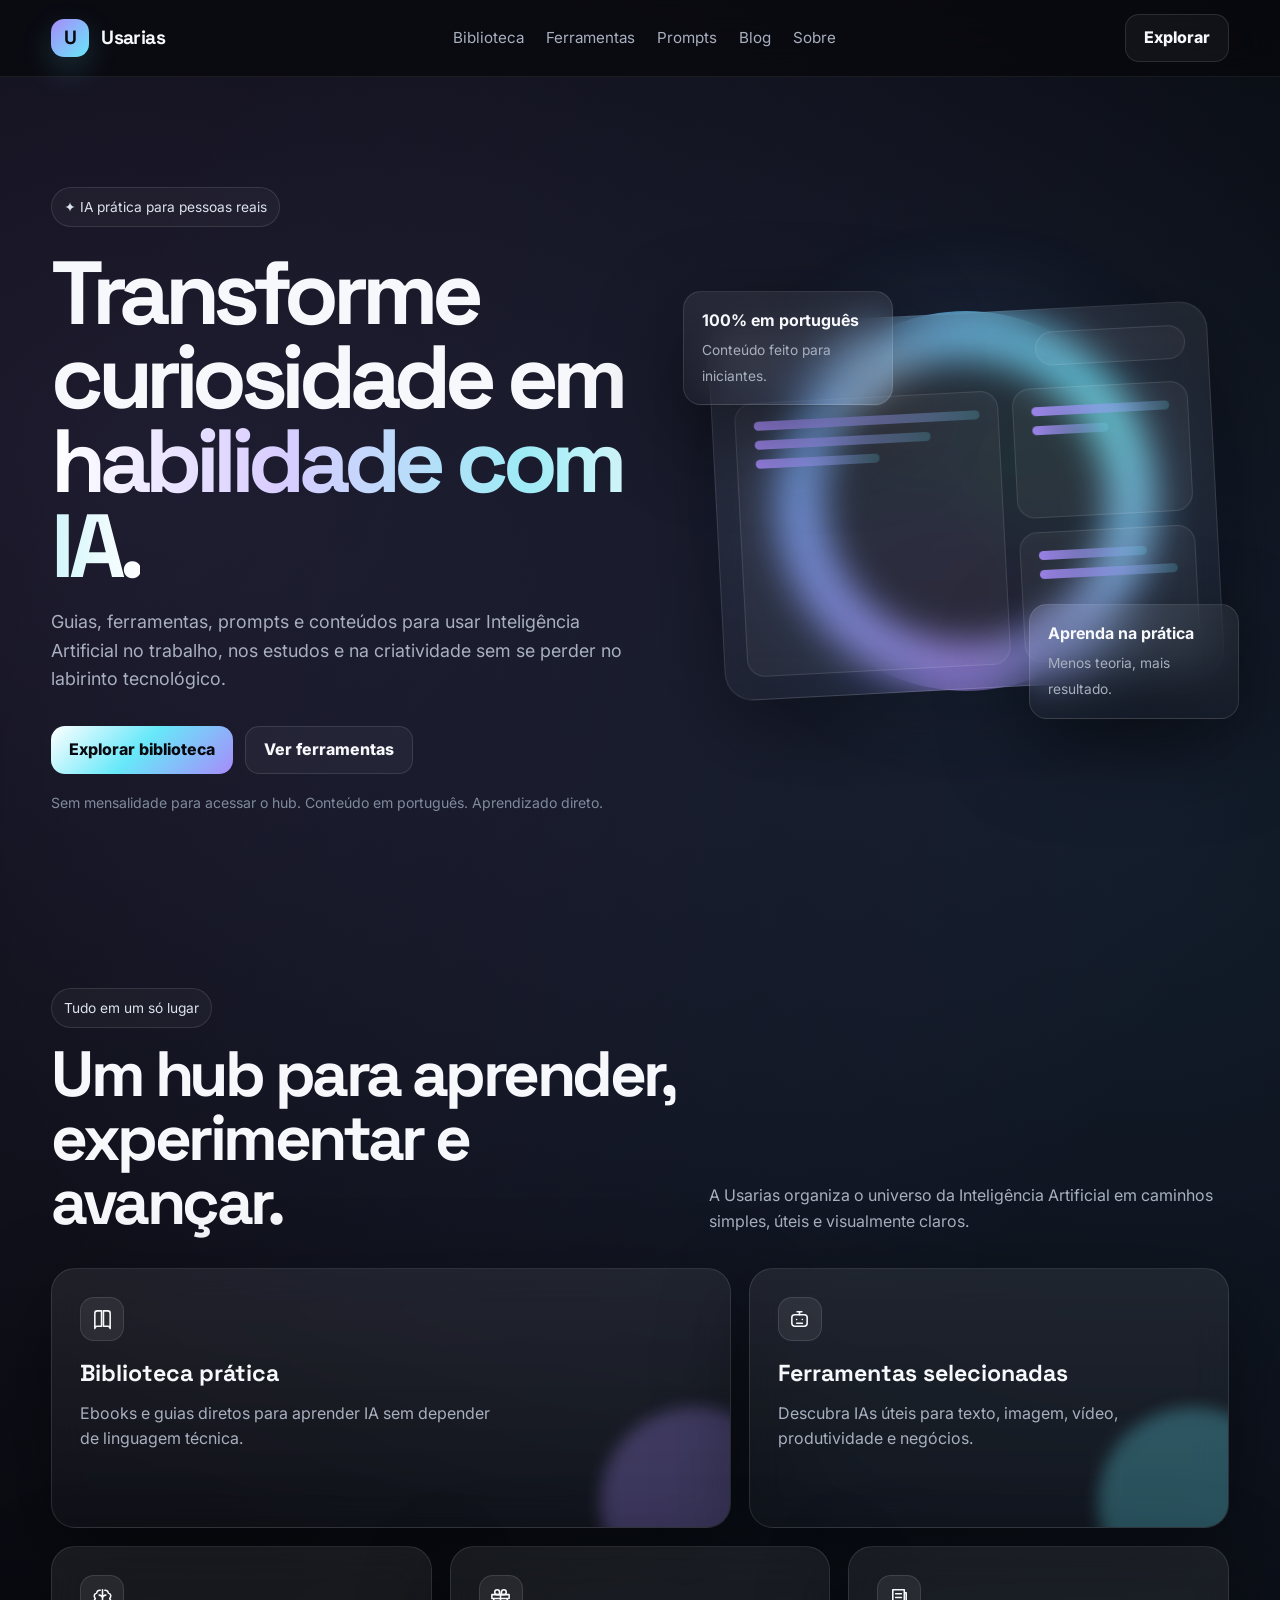
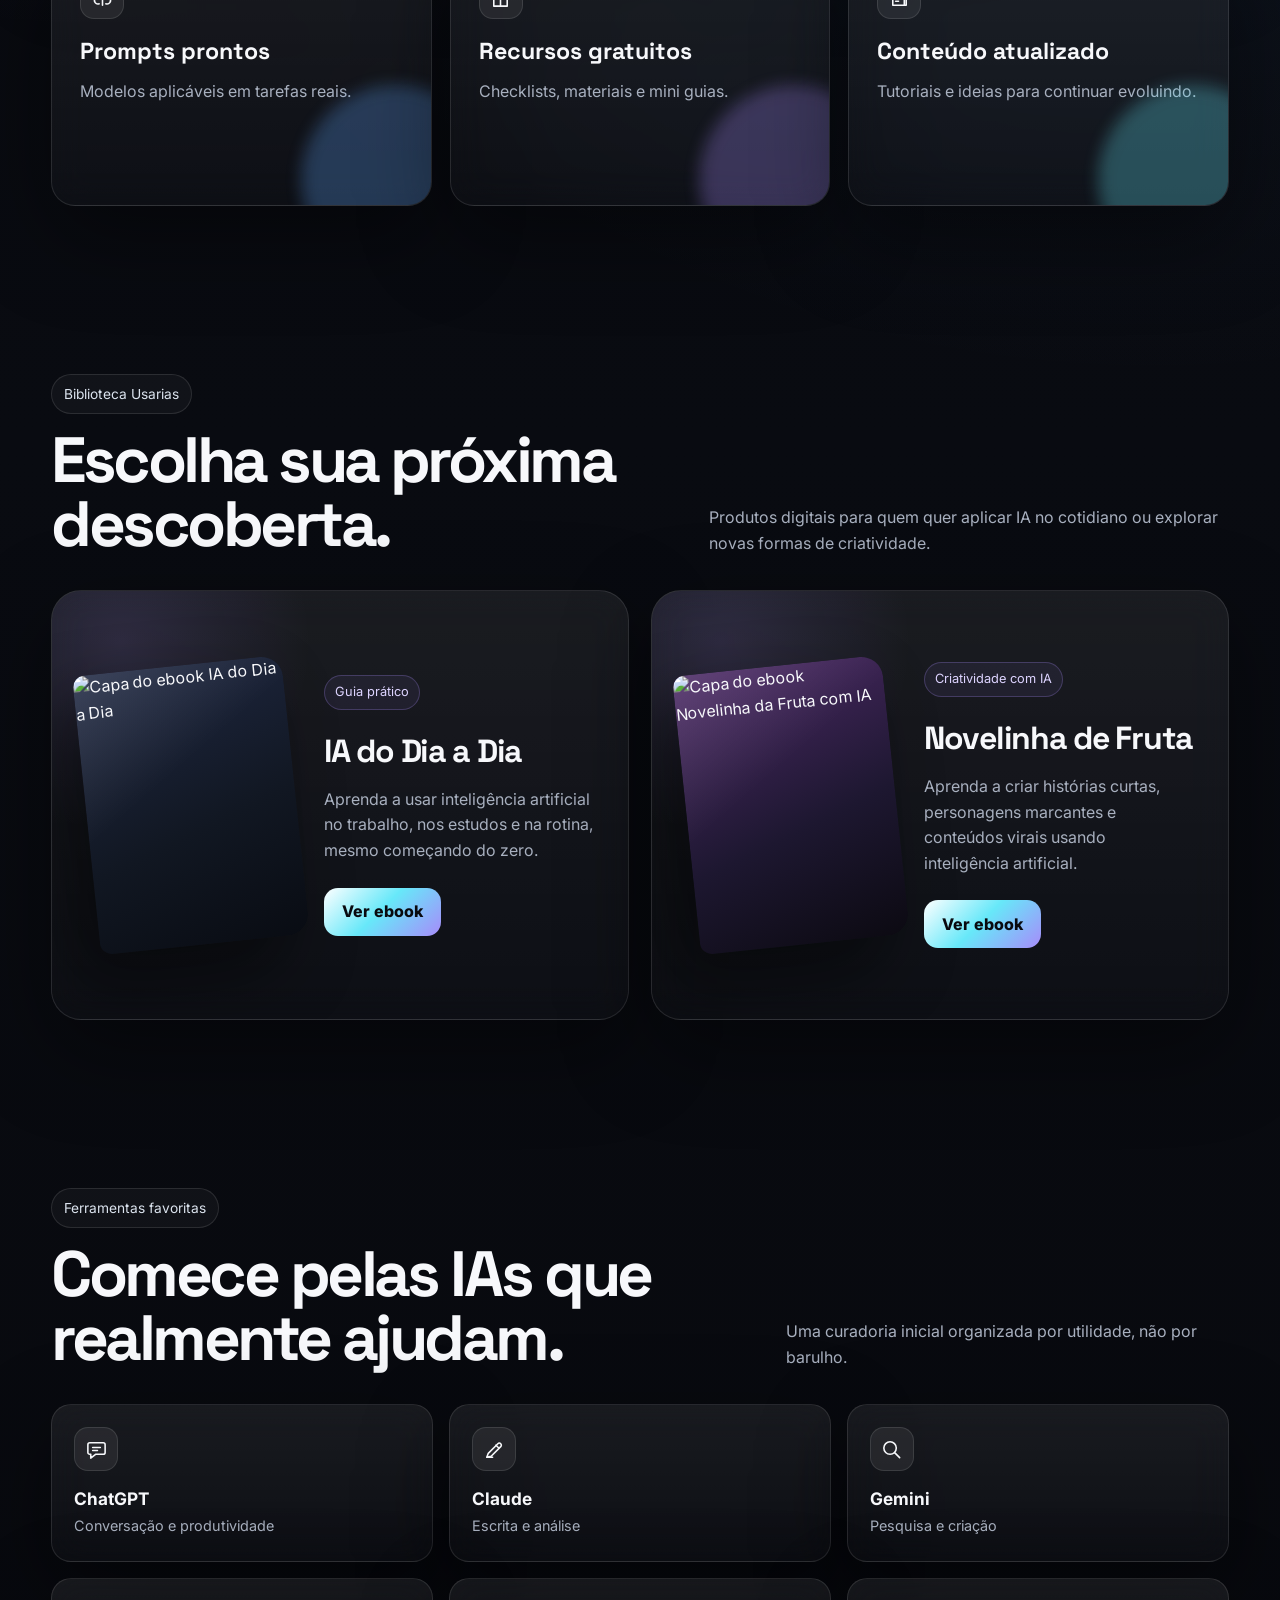
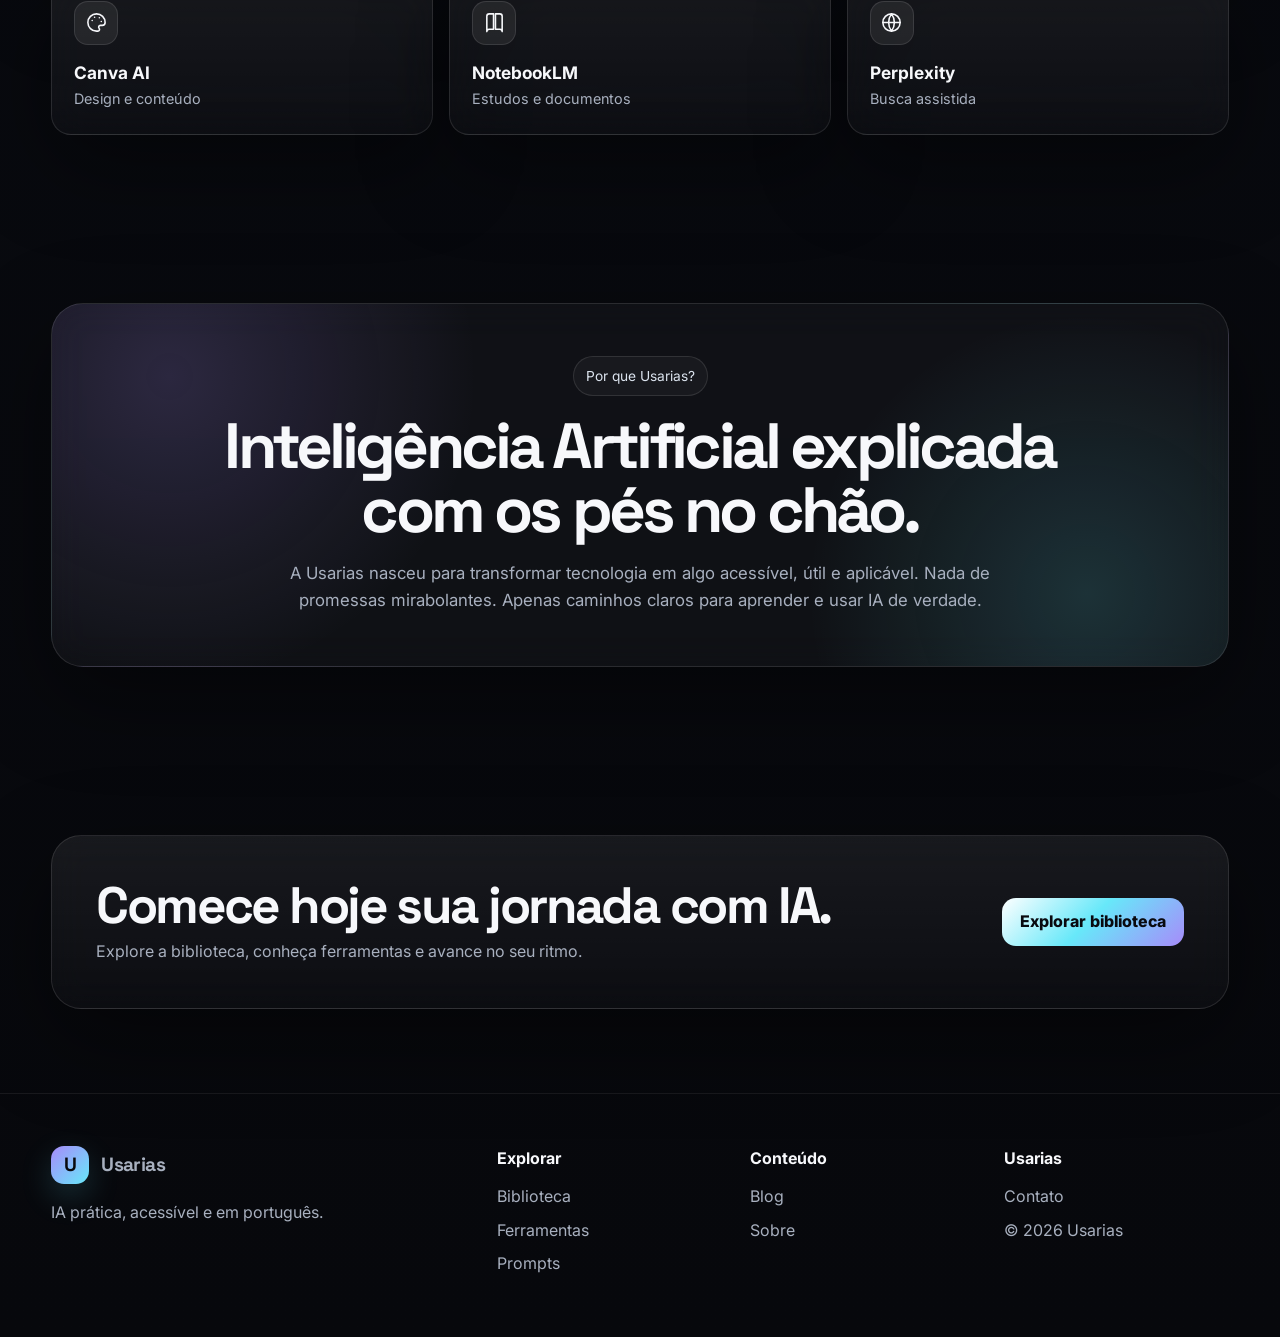
==== index.html @ 64370e16 "Update index.html" ====
<!doctype html>
<html lang="pt-BR">
<head>
  <meta charset="utf-8" />
  <meta name="viewport" content="width=device-width, initial-scale=1" />
  <meta name="description" content="Usarias: ebooks, ferramentas, prompts e conteúdos para aprender Inteligência Artificial sem complicação." />
  <meta property="og:title" content="Usarias | Inteligência Artificial sem complicação" />
  <meta property="og:description" content="Aprenda, explore e use IA no trabalho, nos estudos e na criatividade." />
  <meta property="og:type" content="website" />
  <title>Usarias | Inteligência Artificial sem complicação</title>

  <link rel="preconnect" href="https://fonts.googleapis.com">
  <link rel="preconnect" href="https://fonts.gstatic.com" crossorigin>
  <link href="https://fonts.googleapis.com/css2?family=Inter:wght@400;500;600;700;800&family=Space+Grotesk:wght@500;600;700&display=swap" rel="stylesheet">

  <link rel="icon" type="image/png" href="assets/favicon/favicon.png">

  <style>
    :root {
      --bg: #07080c;
      --bg-soft: #0c0f16;
      --panel: rgba(255,255,255,.055);
      --panel-strong: rgba(255,255,255,.085);
      --line: rgba(255,255,255,.11);
      --text: #f7f8fb;
      --muted: #a8b0bf;
      --purple: #a78bfa;
      --blue: #60a5fa;
      --cyan: #67e8f9;
      --green: #86efac;
      --max: 1180px;
      --radius: 24px;
      --shadow: 0 30px 90px rgba(0,0,0,.42);
    }

    * { box-sizing: border-box; }

    html { scroll-behavior: smooth; }

    body {
      margin: 0;
      min-height: 100vh;
      color: var(--text);
      background:
        radial-gradient(circle at 10% 10%, rgba(167,139,250,.14), transparent 28%),
        radial-gradient(circle at 90% 18%, rgba(96,165,250,.12), transparent 30%),
        linear-gradient(180deg, #07080c 0%, #090b11 45%, #07080c 100%);
      font-family: "Inter", ui-sans-serif, system-ui, -apple-system, BlinkMacSystemFont, "Segoe UI", sans-serif;
      line-height: 1.6;
      overflow-x: hidden;
    }

    body::before {
      content: "";
      position: fixed;
      inset: 0;
      pointer-events: none;
      opacity: .18;
      background-image:
        linear-gradient(rgba(255,255,255,.03) 1px, transparent 1px),
        linear-gradient(90deg, rgba(255,255,255,.03) 1px, transparent 1px);
      background-size: 48px 48px;
      mask-image: linear-gradient(to bottom, black, transparent 70%);
    }


    h1, h2, h3, .brand, .book-mockup strong, .book-info h3 {
      font-family: "Space Grotesk", "Inter", ui-sans-serif, system-ui, sans-serif;
    }

    a { color: inherit; text-decoration: none; }
    button { font: inherit; }

    .container {
      width: min(92%, var(--max));
      margin: 0 auto;
    }

    .glass {
      border: 1px solid var(--line);
      background: linear-gradient(180deg, rgba(255,255,255,.07), rgba(255,255,255,.025));
      backdrop-filter: blur(18px);
      box-shadow: var(--shadow);
    }

    header {
      position: sticky;
      top: 0;
      z-index: 50;
      background: rgba(7,8,12,.72);
      backdrop-filter: blur(18px);
      border-bottom: 1px solid rgba(255,255,255,.07);
    }

    .nav {
      min-height: 76px;
      display: flex;
      align-items: center;
      justify-content: space-between;
      gap: 24px;
    }

    .brand {
      display: flex;
      align-items: center;
      gap: 12px;
      font-weight: 850;
      letter-spacing: -.03em;
      font-size: 1.2rem;
    }

    .brand-mark {
      width: 38px;
      height: 38px;
      display: grid;
      place-items: center;
      border-radius: 13px;
      color: #090a0f;
      background: linear-gradient(135deg, var(--purple), var(--cyan));
      box-shadow: 0 12px 32px rgba(103,232,249,.18);
    }

    nav {
      display: flex;
      align-items: center;
      gap: 22px;
      color: var(--muted);
      font-size: .95rem;
    }

    nav a {
      position: relative;
      transition: .2s ease;
    }

    nav a:hover { color: var(--text); }

    nav a::after {
      content: "";
      position: absolute;
      left: 0;
      right: 100%;
      bottom: -8px;
      height: 2px;
      border-radius: 999px;
      background: linear-gradient(90deg, var(--purple), var(--cyan));
      transition: .25s ease;
    }

    nav a:hover::after { right: 0; }

    .menu-btn {
      display: none;
      color: var(--text);
      background: rgba(255,255,255,.04);
      border: 1px solid var(--line);
      border-radius: 12px;
      padding: 9px 12px;
      cursor: pointer;
    }

    .btn {
      display: inline-flex;
      align-items: center;
      justify-content: center;
      gap: 10px;
      min-height: 48px;
      padding: 0 18px;
      border-radius: 14px;
      font-weight: 780;
      border: 1px solid var(--line);
      transition: .22s ease;
      cursor: pointer;
    }

    .btn:hover {
      transform: translateY(-2px);
      box-shadow: 0 16px 40px rgba(0,0,0,.28);
    }

    .btn-primary {
      color: #090a0f;
      border: 0;
      background: linear-gradient(135deg, #fff 0%, var(--cyan) 48%, var(--purple) 100%);
    }

    .btn-secondary {
      background: rgba(255,255,255,.045);
    }

    .hero {
      position: relative;
      padding: 110px 0 90px;
    }

    .hero-grid {
      display: grid;
      grid-template-columns: 1.06fr .94fr;
      align-items: center;
      gap: 58px;
    }

    .eyebrow {
      display: inline-flex;
      align-items: center;
      gap: 8px;
      padding: 8px 12px;
      border-radius: 999px;
      border: 1px solid var(--line);
      color: #dce4ef;
      background: rgba(255,255,255,.035);
      font-size: .86rem;
    }

    h1 {
      margin: 24px 0 20px;
      font-size: clamp(3.3rem, 7vw, 6.7rem);
      line-height: .94;
      letter-spacing: -.072em;
    }

    .gradient-text {
      background: linear-gradient(90deg, #fff 0%, #d8ccff 35%, #9debf5 72%, #fff 100%);
      -webkit-background-clip: text;
      background-clip: text;
      color: transparent;
    }

    .hero p {
      max-width: 690px;
      color: var(--muted);
      font-size: 1.12rem;
      margin: 0;
    }

    .hero-actions {
      display: flex;
      flex-wrap: wrap;
      gap: 12px;
      margin-top: 32px;
    }

    .hero-note {
      margin-top: 18px;
      color: #7f8a9c;
      font-size: .88rem;
    }

    .visual {
      position: relative;
      min-height: 580px;
      display: grid;
      place-items: center;
    }

    .orb {
      position: absolute;
      width: 380px;
      height: 380px;
      border-radius: 50%;
      background:
        radial-gradient(circle at 30% 25%, rgba(255,255,255,.9), rgba(255,255,255,.08) 18%, transparent 42%),
        conic-gradient(from 180deg, var(--purple), var(--blue), var(--cyan), var(--purple));
      filter: blur(.2px);
      opacity: .78;
      animation: float 7s ease-in-out infinite;
      box-shadow: 0 0 110px rgba(96,165,250,.22);
    }

    .orb::after {
      content: "";
      position: absolute;
      inset: 48px;
      border-radius: 50%;
      background: rgba(7,8,12,.86);
      backdrop-filter: blur(14px);
      border: 1px solid rgba(255,255,255,.1);
    }

    .dashboard {
      position: relative;
      z-index: 2;
      width: min(100%, 500px);
      padding: 22px;
      border-radius: 28px;
      transform: rotate(-3deg);
    }

    .dash-top {
      display: flex;
      justify-content: space-between;
      align-items: center;
      margin-bottom: 22px;
    }

    .dash-dots {
      display: flex;
      gap: 7px;
    }

    .dash-dots span {
      width: 9px;
      height: 9px;
      border-radius: 999px;
      background: rgba(255,255,255,.25);
    }

    .search-pill {
      width: 150px;
      height: 34px;
      border-radius: 999px;
      border: 1px solid var(--line);
      background: rgba(255,255,255,.035);
    }

    .dash-grid {
      display: grid;
      grid-template-columns: 1.2fr .8fr;
      gap: 14px;
    }

    .dash-block {
      min-height: 130px;
      padding: 18px;
      border-radius: 18px;
      border: 1px solid var(--line);
      background: rgba(255,255,255,.045);
    }

    .dash-block.big {
      min-height: 244px;
      grid-row: span 2;
    }

    .dash-line {
      height: 9px;
      border-radius: 999px;
      margin-bottom: 10px;
      background: linear-gradient(90deg, rgba(167,139,250,.9), rgba(103,232,249,.2));
    }

    .dash-line.short { width: 55%; }
    .dash-line.medium { width: 78%; }

    .float-card {
      position: absolute;
      z-index: 3;
      border-radius: 18px;
      padding: 16px 18px;
      width: 210px;
      animation: drift 6s ease-in-out infinite;
    }

    .float-card strong {
      display: block;
      margin-bottom: 4px;
    }

    .float-card span {
      color: var(--muted);
      font-size: .86rem;
    }

    .float-one { left: -20px; top: 80px; }
    .float-two { right: -10px; bottom: 72px; animation-delay: -2.5s; }

    @keyframes float {
      0%, 100% { transform: translateY(0) scale(1); }
      50% { transform: translateY(-18px) scale(1.03); }
    }

    @keyframes drift {
      0%, 100% { transform: translateY(0) rotate(0); }
      50% { transform: translateY(-12px) rotate(1deg); }
    }

    section {
      padding: 84px 0;
    }

    .section-head {
      display: flex;
      align-items: end;
      justify-content: space-between;
      gap: 28px;
      margin-bottom: 34px;
    }

    .section-head h2 {
      margin: 14px 0 0;
      max-width: 760px;
      font-size: clamp(2.35rem, 5vw, 4.4rem);
      line-height: 1;
      letter-spacing: -.055em;
    }

    .section-head p {
      max-width: 520px;
      margin: 0;
      color: var(--muted);
    }

    .bento {
      display: grid;
      grid-template-columns: repeat(12, 1fr);
      gap: 18px;
    }

    .bento-card {
      min-height: 260px;
      padding: 28px;
      border-radius: var(--radius);
      overflow: hidden;
      position: relative;
    }

    .bento-card h3 {
      margin: 14px 0 8px;
      font-size: 1.45rem;
    }

    .bento-card p {
      margin: 0;
      color: var(--muted);
      max-width: 430px;
    }

    .span-7 { grid-column: span 7; }
    .span-5 { grid-column: span 5; }
    .span-4 { grid-column: span 4; }

    .glow-purple::after,
    .glow-cyan::after,
    .glow-blue::after {
      content: "";
      position: absolute;
      width: 190px;
      height: 190px;
      border-radius: 50%;
      right: -60px;
      bottom: -70px;
      filter: blur(8px);
      opacity: .28;
    }

    .glow-purple::after { background: var(--purple); }
    .glow-cyan::after { background: var(--cyan); }
    .glow-blue::after { background: var(--blue); }


    .mini-icon svg {
      width: 23px;
      height: 23px;
      fill: none;
      stroke: currentColor;
      stroke-width: 1.65;
      stroke-linecap: round;
      stroke-linejoin: round;
    }

    .mini-icon {
      width: 44px;
      height: 44px;
      display: grid;
      place-items: center;
      border-radius: 14px;
      background: rgba(255,255,255,.07);
      border: 1px solid var(--line);
      font-size: 1.2rem;
    }

    .library-grid {
      display: grid;
      grid-template-columns: repeat(2, 1fr);
      gap: 22px;
    }

    .book-card {
      position: relative;
      display: grid;
      grid-template-columns: .78fr 1.22fr;
      gap: 28px;
      align-items: center;
      min-height: 430px;
      padding: 34px;
      border-radius: 30px;
      overflow: hidden;
    }

    .book-card::before {
      content: "";
      position: absolute;
      inset: 0;
      background: radial-gradient(circle at 12% 12%, rgba(167,139,250,.15), transparent 30%);
      pointer-events: none;
    }

    .book-mockup {
      position: relative;
      width: 210px;
      aspect-ratio: 3 / 4;
      border-radius: 12px 22px 22px 12px;
      padding: 24px;
      display: flex;
      flex-direction: column;
      justify-content: space-between;
      background:
        linear-gradient(145deg, rgba(255,255,255,.13), transparent 40%),
        linear-gradient(160deg, #202944, #111722 58%, #090c13);
      box-shadow: -26px 30px 70px rgba(0,0,0,.48);
      transform: rotate(-6deg);
      transition: .3s ease;
    }
.book-cover-image {
  width: 100%;
  height: 100%;
  display: block;
  object-fit: cover;
  border-radius: inherit;
}

.book-mockup:has(.book-cover-image) {
  padding: 0;
  overflow: hidden;
}
    .book-card:hover .book-mockup {
      transform: rotate(-2deg) translateY(-6px);
    }

    .book-mockup.alt {
      background:
        linear-gradient(145deg, rgba(255,255,255,.12), transparent 40%),
        linear-gradient(160deg, #4d2a67, #1d1730 58%, #0c0a12);
    }

    .book-mockup small { color: #ccd5e3; }
    .book-mockup strong {
      font-size: 2rem;
      line-height: 1;
      letter-spacing: -.04em;
    }

    .book-info {
      position: relative;
      z-index: 2;
    }

    .tag {
      display: inline-flex;
      padding: 6px 10px;
      border-radius: 999px;
      border: 1px solid rgba(167,139,250,.25);
      background: rgba(167,139,250,.08);
      color: #ddd4ff;
      font-size: .8rem;
    }

    .book-info h3 {
      margin: 16px 0 10px;
      font-size: 2rem;
      letter-spacing: -.04em;
    }

    .book-info p {
      color: var(--muted);
      margin: 0 0 24px;
    }

    .tool-grid {
      display: grid;
      grid-template-columns: repeat(3, 1fr);
      gap: 16px;
    }

    .tool-card {
      padding: 22px;
      border-radius: 20px;
      transition: .25s ease;
    }

    .tool-card:hover {
      transform: translateY(-5px);
      background: linear-gradient(180deg, rgba(255,255,255,.095), rgba(255,255,255,.035));
    }

    .tool-card strong {
      display: block;
      margin-top: 14px;
      font-size: 1.08rem;
    }

    .tool-card span {
      color: var(--muted);
      font-size: .9rem;
    }

    .manifesto {
      padding: 52px;
      border-radius: 32px;
      text-align: center;
      background:
        radial-gradient(circle at 10% 20%, rgba(167,139,250,.18), transparent 28%),
        radial-gradient(circle at 88% 80%, rgba(103,232,249,.15), transparent 26%),
        rgba(255,255,255,.035);
    }

    .manifesto h2 {
      max-width: 900px;
      margin: 18px auto;
      font-size: clamp(2.4rem, 5vw, 4.7rem);
      line-height: 1;
      letter-spacing: -.06em;
    }

    .manifesto p {
      max-width: 720px;
      margin: 0 auto;
      color: var(--muted);
      font-size: 1.05rem;
    }

    .cta {
      display: flex;
      align-items: center;
      justify-content: space-between;
      gap: 30px;
      padding: 44px;
      border-radius: 30px;
    }

    .cta h2 {
      margin: 0 0 8px;
      font-size: clamp(2rem, 4vw, 3.8rem);
      line-height: 1;
      letter-spacing: -.05em;
    }

    .cta p {
      margin: 0;
      color: var(--muted);
    }

    footer {
      padding: 52px 0;
      border-top: 1px solid rgba(255,255,255,.07);
      color: var(--muted);
    }

    .footer-grid {
      display: grid;
      grid-template-columns: 1.3fr repeat(3, .7fr);
      gap: 28px;
    }

    .footer-col strong {
      display: block;
      color: var(--text);
      margin-bottom: 12px;
    }

    .footer-col a {
      display: block;
      margin: 8px 0;
    }

    .reveal {
      opacity: 0;
      transform: translateY(24px);
      transition: .7s ease;
    }

    .reveal.visible {
      opacity: 1;
      transform: translateY(0);
    }

    @media (max-width: 980px) {
      nav {
        display: none;
        position: absolute;
        top: 76px;
        left: 0;
        right: 0;
        padding: 20px;
        background: #0b0d13;
        border-bottom: 1px solid var(--line);
        flex-direction: column;
        align-items: flex-start;
      }

      nav.open { display: flex; }
      .menu-btn { display: inline-flex; }

      .hero-grid,
      .library-grid,
      .footer-grid {
        grid-template-columns: 1fr;
      }

      .visual { min-height: 500px; }
      .span-7, .span-5, .span-4 { grid-column: span 12; }
      .tool-grid { grid-template-columns: repeat(2, 1fr); }
      .section-head, .cta { align-items: flex-start; flex-direction: column; }
    }

    @media (max-width: 680px) {
      .hero { padding-top: 72px; }
      h1 { font-size: clamp(3rem, 16vw, 4.7rem); }
      .visual { min-height: 430px; }
      .dashboard { width: 92%; }
      .float-card { width: 170px; }
      .float-one { left: 0; top: 30px; }
      .float-two { right: 0; bottom: 30px; }
      .book-card { grid-template-columns: 1fr; }
      .book-mockup { margin: 0 auto; }
      .tool-grid { grid-template-columns: 1fr; }
      .manifesto, .cta { padding: 30px; }
    }.book-mockup {
  position: relative;
  overflow: hidden;
}

.book-cover-image {
  position: absolute;
  inset: 0;
  width: 100%;
  height: 100%;
  display: block;
  object-fit: cover;
  object-position: center;
  border-radius: inherit;
  z-index: 2;
}
  </style>
</head>
<body>
  <header>
    <div class="container nav">
      <a class="brand" href="#inicio" aria-label="Usarias, página inicial">
        <span class="brand-mark">U</span>
        <span>Usarias</span>
      </a>

      <button class="menu-btn" aria-label="Abrir menu">☰</button>

      <nav aria-label="Navegação principal">
        <a href="#biblioteca">Biblioteca</a>
        <a href="#ferramentas">Ferramentas</a>
        <a href="#prompts">Prompts</a>
        <a href="#blog">Blog</a>
        <a href="#sobre">Sobre</a>
      </nav>

      <a class="btn btn-secondary" href="#biblioteca">Explorar</a>
    </div>
  </header>

  <main id="inicio">
    <section class="hero">
      <div class="container hero-grid">
        <div>
          <span class="eyebrow">✦ IA prática para pessoas reais</span>
          <h1>Transforme curiosidade em <span class="gradient-text">habilidade com IA.</span></h1>
          <p>Guias, ferramentas, prompts e conteúdos para usar Inteligência Artificial no trabalho, nos estudos e na criatividade sem se perder no labirinto tecnológico.</p>

          <div class="hero-actions">
            <a class="btn btn-primary" href="#biblioteca">Explorar biblioteca</a>
            <a class="btn btn-secondary" href="#ferramentas">Ver ferramentas</a>
          </div>

          <div class="hero-note">Sem mensalidade para acessar o hub. Conteúdo em português. Aprendizado direto.</div>
        </div>

        <div class="visual" aria-hidden="true">
          <div class="orb"></div>

          <div class="dashboard glass">
            <div class="dash-top">
              <div class="dash-dots"><span></span><span></span><span></span></div>
              <div class="search-pill"></div>
            </div>
            <div class="dash-grid">
              <div class="dash-block big">
                <div class="dash-line"></div>
                <div class="dash-line medium"></div>
                <div class="dash-line short"></div>
              </div>
              <div class="dash-block">
                <div class="dash-line"></div>
                <div class="dash-line short"></div>
              </div>
              <div class="dash-block">
                <div class="dash-line medium"></div>
                <div class="dash-line"></div>
              </div>
            </div>
          </div>

          <div class="float-card float-one glass">
            <strong>100% em português</strong>
            <span>Conteúdo feito para iniciantes.</span>
          </div>

          <div class="float-card float-two glass">
            <strong>Aprenda na prática</strong>
            <span>Menos teoria, mais resultado.</span>
          </div>
        </div>
      </div>
    </section>

    <section id="prompts">
      <div class="container">
        <div class="section-head reveal">
          <div>
            <span class="eyebrow">Tudo em um só lugar</span>
            <h2>Um hub para aprender, experimentar e avançar.</h2>
          </div>
          <p>A Usarias organiza o universo da Inteligência Artificial em caminhos simples, úteis e visualmente claros.</p>
        </div>

        <div class="bento">
          <article class="bento-card glass span-7 glow-purple reveal">
            <div class="mini-icon"><svg viewBox="0 0 24 24" aria-hidden="true"><path d="M4 5.5A2.5 2.5 0 0 1 6.5 3H11v16H6.5A2.5 2.5 0 0 0 4 21.5v-16Z"/><path d="M20 5.5A2.5 2.5 0 0 0 17.5 3H13v16h4.5a2.5 2.5 0 0 1 2.5 2.5v-16Z"/></svg></div>
            <h3>Biblioteca prática</h3>
            <p>Ebooks e guias diretos para aprender IA sem depender de linguagem técnica.</p>
          </article>

          <article class="bento-card glass span-5 glow-cyan reveal">
            <div class="mini-icon"><svg viewBox="0 0 24 24" aria-hidden="true"><rect x="4" y="7" width="16" height="12" rx="3"/><path d="M9 12h.01M15 12h.01M9 16h6M12 7V4M9.5 4h5"/></svg></div>
            <h3>Ferramentas selecionadas</h3>
            <p>Descubra IAs úteis para texto, imagem, vídeo, produtividade e negócios.</p>
          </article>

          <article class="bento-card glass span-4 glow-blue reveal">
            <div class="mini-icon"><svg viewBox="0 0 24 24" aria-hidden="true"><path d="M9.5 4.5A3 3 0 0 0 6 7.4 3.2 3.2 0 0 0 4.5 13a3.5 3.5 0 0 0 4 5.5"/><path d="M14.5 4.5A3 3 0 0 1 18 7.4a3.2 3.2 0 0 1 1.5 5.6 3.5 3.5 0 0 1-4 5.5"/><path d="M12 4v16M8.5 9.5A3.5 3.5 0 0 1 12 13M15.5 9.5A3.5 3.5 0 0 0 12 13"/></svg></div>
            <h3>Prompts prontos</h3>
            <p>Modelos aplicáveis em tarefas reais.</p>
          </article>

          <article class="bento-card glass span-4 glow-purple reveal">
            <div class="mini-icon"><svg viewBox="0 0 24 24" aria-hidden="true"><path d="M3 9h18v4H3zM5 13h14v8H5zM12 9v12"/><path d="M12 9H8.5A2.5 2.5 0 1 1 11 6.5V9ZM12 9h3.5A2.5 2.5 0 1 0 13 6.5V9Z"/></svg></div>
            <h3>Recursos gratuitos</h3>
            <p>Checklists, materiais e mini guias.</p>
          </article>

          <article class="bento-card glass span-4 glow-cyan reveal">
            <div class="mini-icon"><svg viewBox="0 0 24 24" aria-hidden="true"><path d="M5 4h12v16H5zM17 7h2v13h-2"/><path d="M8 8h6M8 12h6M8 16h3"/></svg></div>
            <h3>Conteúdo atualizado</h3>
            <p>Tutoriais e ideias para continuar evoluindo.</p>
          </article>
        </div>
      </div>
    </section>

    <section id="biblioteca">
      <div class="container">
        <div class="section-head reveal">
          <div>
            <span class="eyebrow">Biblioteca Usarias</span>
            <h2>Escolha sua próxima descoberta.</h2>
          </div>
          <p>Produtos digitais para quem quer aplicar IA no cotidiano ou explorar novas formas de criatividade.</p>
        </div>

        <div class="library-grid">
          <article class="book-card glass reveal">
           <div class="book-mockup">
  <img
    src="assets/images/ia-do-dia-a-dia-capa.webp"
    alt="Capa do ebook IA do Dia a Dia"
    class="book-cover-image"
  >
</div>

           <div class="book-info">
  <span class="tag">Guia prático</span>
  <h3>IA do Dia a Dia</h3>
  <p>Aprenda a usar inteligência artificial no trabalho, nos estudos e na rotina, mesmo começando do zero.</p>
<a class="btn btn-primary" href="ebooks/ia-do-dia-a-dia/">Ver ebook</a>
</div>
          </article>

          <article class="book-card glass reveal">
           <div class="book-mockup alt">
  <img
   src="assets/images/novelinha-da-fruta.webp"
    alt="Capa do ebook Novelinha da Fruta com IA"
    class="book-cover-image"
  >
</div>

            <div class="book-info">
  <span class="tag">Criatividade com IA</span>
  <h3>Novelinha de Fruta</h3>
  <p>Aprenda a criar histórias curtas, personagens marcantes e conteúdos virais usando inteligência artificial.</p>
  <a class="btn btn-primary" href="ebooks/novelinha-de-fruta/">
  Ver ebook
</a>
</div>
          </article>
        </div>
      </div>
    </section>

    <section id="ferramentas">
      <div class="container">
        <div class="section-head reveal">
          <div>
            <span class="eyebrow">Ferramentas favoritas</span>
            <h2>Comece pelas IAs que realmente ajudam.</h2>
          </div>
          <p>Uma curadoria inicial organizada por utilidade, não por barulho.</p>
        </div>

        <div class="tool-grid">
          <article class="tool-card glass reveal">
            <div class="mini-icon"><svg viewBox="0 0 24 24" aria-hidden="true"><path d="M5 5h14a2 2 0 0 1 2 2v8a2 2 0 0 1-2 2h-8l-5 4v-4H5a2 2 0 0 1-2-2V7a2 2 0 0 1 2-2Z"/><path d="M8 10h8M8 13h5"/></svg></div>
            <strong>ChatGPT</strong>
            <span>Conversação e produtividade</span>
          </article>

          <article class="tool-card glass reveal">
            <div class="mini-icon"><svg viewBox="0 0 24 24" aria-hidden="true"><path d="m4 20 4.5-1 10-10a2.1 2.1 0 0 0-3-3l-10 10L4 20Z"/><path d="m13.5 7.5 3 3M4 20h6"/></svg></div>
            <strong>Claude</strong>
            <span>Escrita e análise</span>
          </article>

          <article class="tool-card glass reveal">
            <div class="mini-icon"><svg viewBox="0 0 24 24" aria-hidden="true"><circle cx="10.5" cy="10.5" r="6.5"/><path d="m15.5 15.5 5 5"/></svg></div>
            <strong>Gemini</strong>
            <span>Pesquisa e criação</span>
          </article>

          <article class="tool-card glass reveal">
            <div class="mini-icon"><svg viewBox="0 0 24 24" aria-hidden="true"><path d="M12 3a9 9 0 1 0 0 18h1.4a1.8 1.8 0 0 0 1.3-3 1.8 1.8 0 0 1 1.3-3h2A3 3 0 0 0 21 12a9 9 0 0 0-9-9Z"/><path d="M7.5 10h.01M10 6.5h.01M15 7h.01M17 11h.01"/></svg></div>
            <strong>Canva AI</strong>
            <span>Design e conteúdo</span>
          </article>

          <article class="tool-card glass reveal">
            <div class="mini-icon"><svg viewBox="0 0 24 24" aria-hidden="true"><path d="M4 5.5A2.5 2.5 0 0 1 6.5 3H11v16H6.5A2.5 2.5 0 0 0 4 21.5v-16Z"/><path d="M20 5.5A2.5 2.5 0 0 0 17.5 3H13v16h4.5a2.5 2.5 0 0 1 2.5 2.5v-16Z"/></svg></div>
            <strong>NotebookLM</strong>
            <span>Estudos e documentos</span>
          </article>

          <article class="tool-card glass reveal">
            <div class="mini-icon"><svg viewBox="0 0 24 24" aria-hidden="true"><circle cx="12" cy="12" r="9"/><path d="M3 12h18M12 3a15 15 0 0 1 0 18M12 3a15 15 0 0 0 0 18"/></svg></div>
            <strong>Perplexity</strong>
            <span>Busca assistida</span>
          </article>
        </div>
      </div>
    </section>

    <section id="sobre">
      <div class="container">
        <div class="manifesto glass reveal">
          <span class="eyebrow">Por que Usarias?</span>
          <h2>Inteligência Artificial explicada com os pés no chão.</h2>
          <p>A Usarias nasceu para transformar tecnologia em algo acessível, útil e aplicável. Nada de promessas mirabolantes. Apenas caminhos claros para aprender e usar IA de verdade.</p>
        </div>
      </div>
    </section>

    <section id="blog">
      <div class="container">
        <div class="cta glass reveal">
          <div>
            <h2>Comece hoje sua jornada com IA.</h2>
            <p>Explore a biblioteca, conheça ferramentas e avance no seu ritmo.</p>
          </div>
          <a class="btn btn-primary" href="#biblioteca">Explorar biblioteca</a>
        </div>
      </div>
    </section>
  </main>

  <footer>
    <div class="container footer-grid">
      <div>
        <a class="brand" href="#inicio">
          <span class="brand-mark">U</span>
          <span>Usarias</span>
        </a>
        <p>IA prática, acessível e em português.</p>
      </div>

      <div class="footer-col">
        <strong>Explorar</strong>
        <a href="#biblioteca">Biblioteca</a>
        <a href="#ferramentas">Ferramentas</a>
        <a href="#prompts">Prompts</a>
      </div>

      <div class="footer-col">
        <strong>Conteúdo</strong>
        <a href="#blog">Blog</a>
        <a href="#sobre">Sobre</a>
      </div>

      <div class="footer-col">
        <strong>Usarias</strong>
        <a href="mailto:contato@usarias.com.br">Contato</a>
        <span>© 2026 Usarias</span>
      </div>
    </div>
  </footer>

  <script>
    const menuButton = document.querySelector(".menu-btn");
    const nav = document.querySelector("nav");

    menuButton?.addEventListener("click", () => {
      nav.classList.toggle("open");
    });

    document.querySelectorAll("nav a").forEach(link => {
      link.addEventListener("click", () => nav.classList.remove("open"));
    });

    const observer = new IntersectionObserver(entries => {
      entries.forEach(entry => {
        if (entry.isIntersecting) {
          entry.target.classList.add("visible");
          observer.unobserve(entry.target);
        }
      });
    }, { threshold: 0.14 });

    document.querySelectorAll(".reveal").forEach(item => observer.observe(item));
  </script>
</body>
</html>
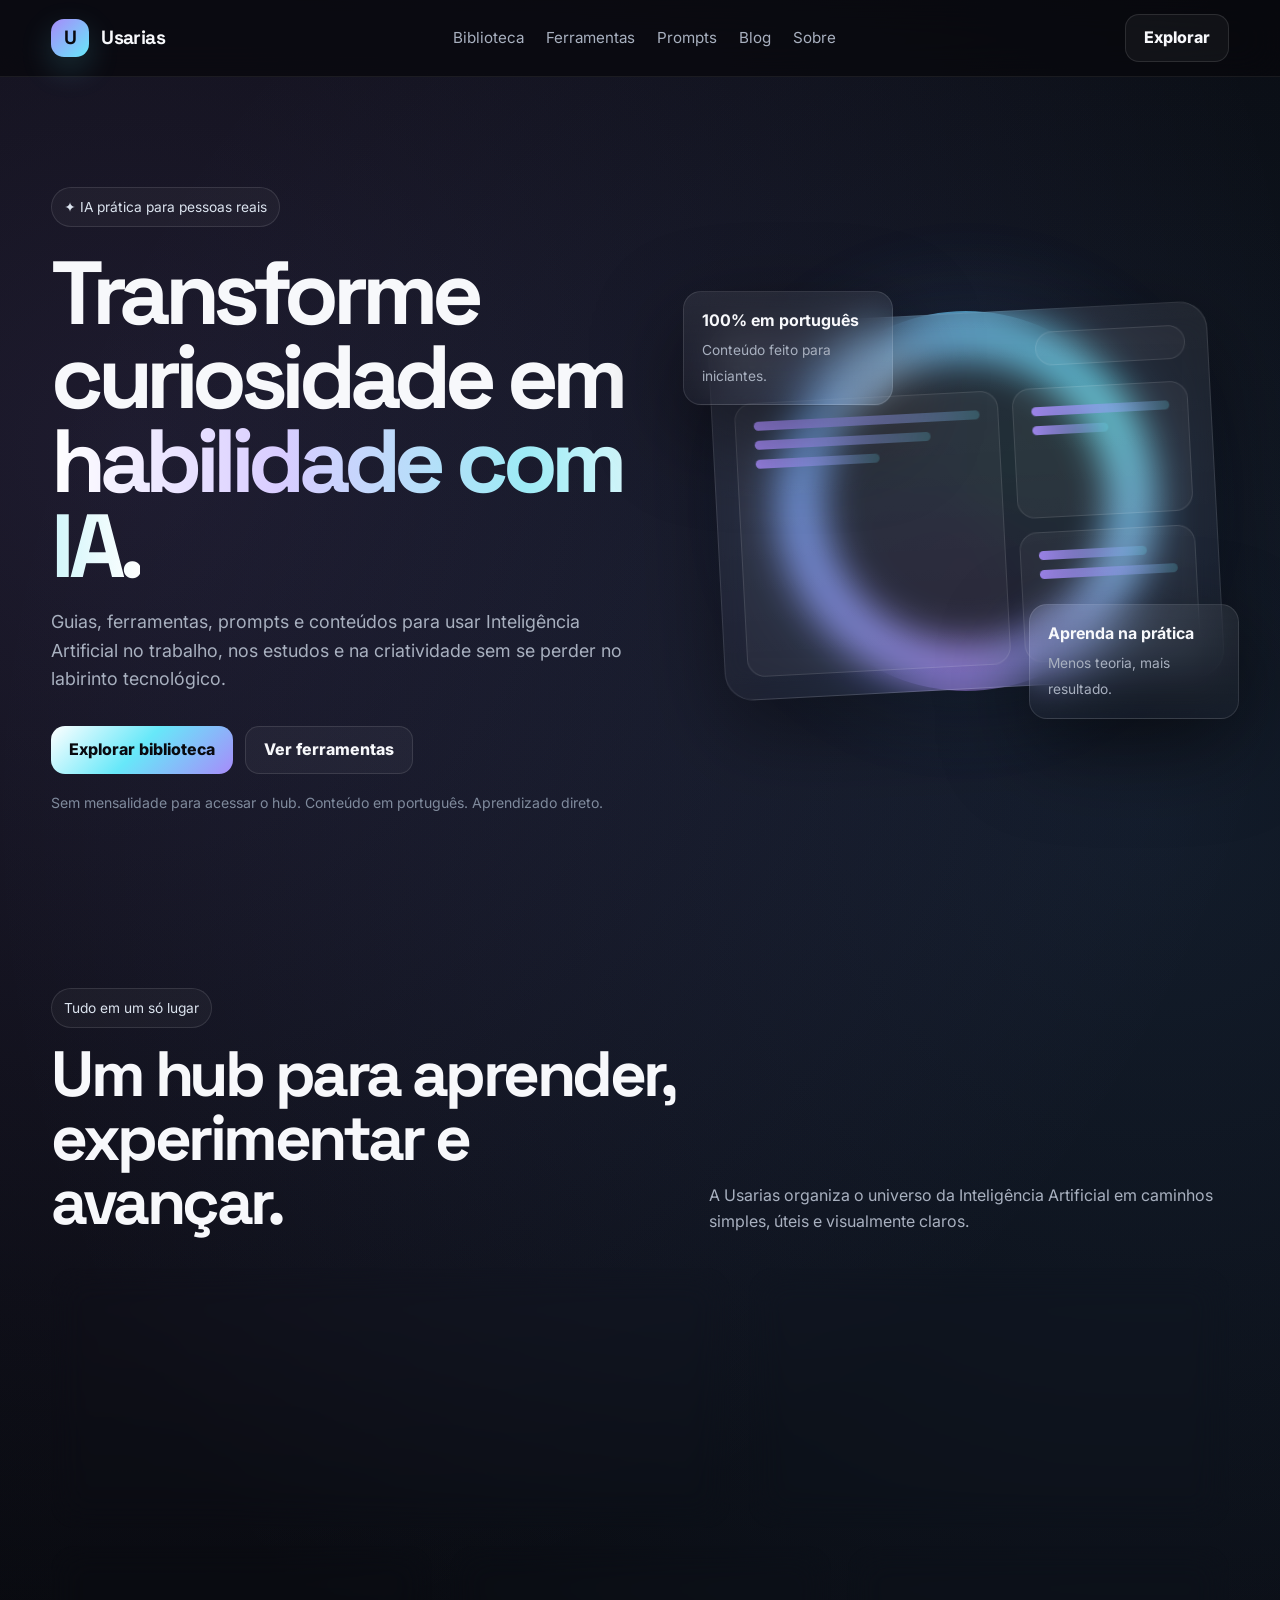
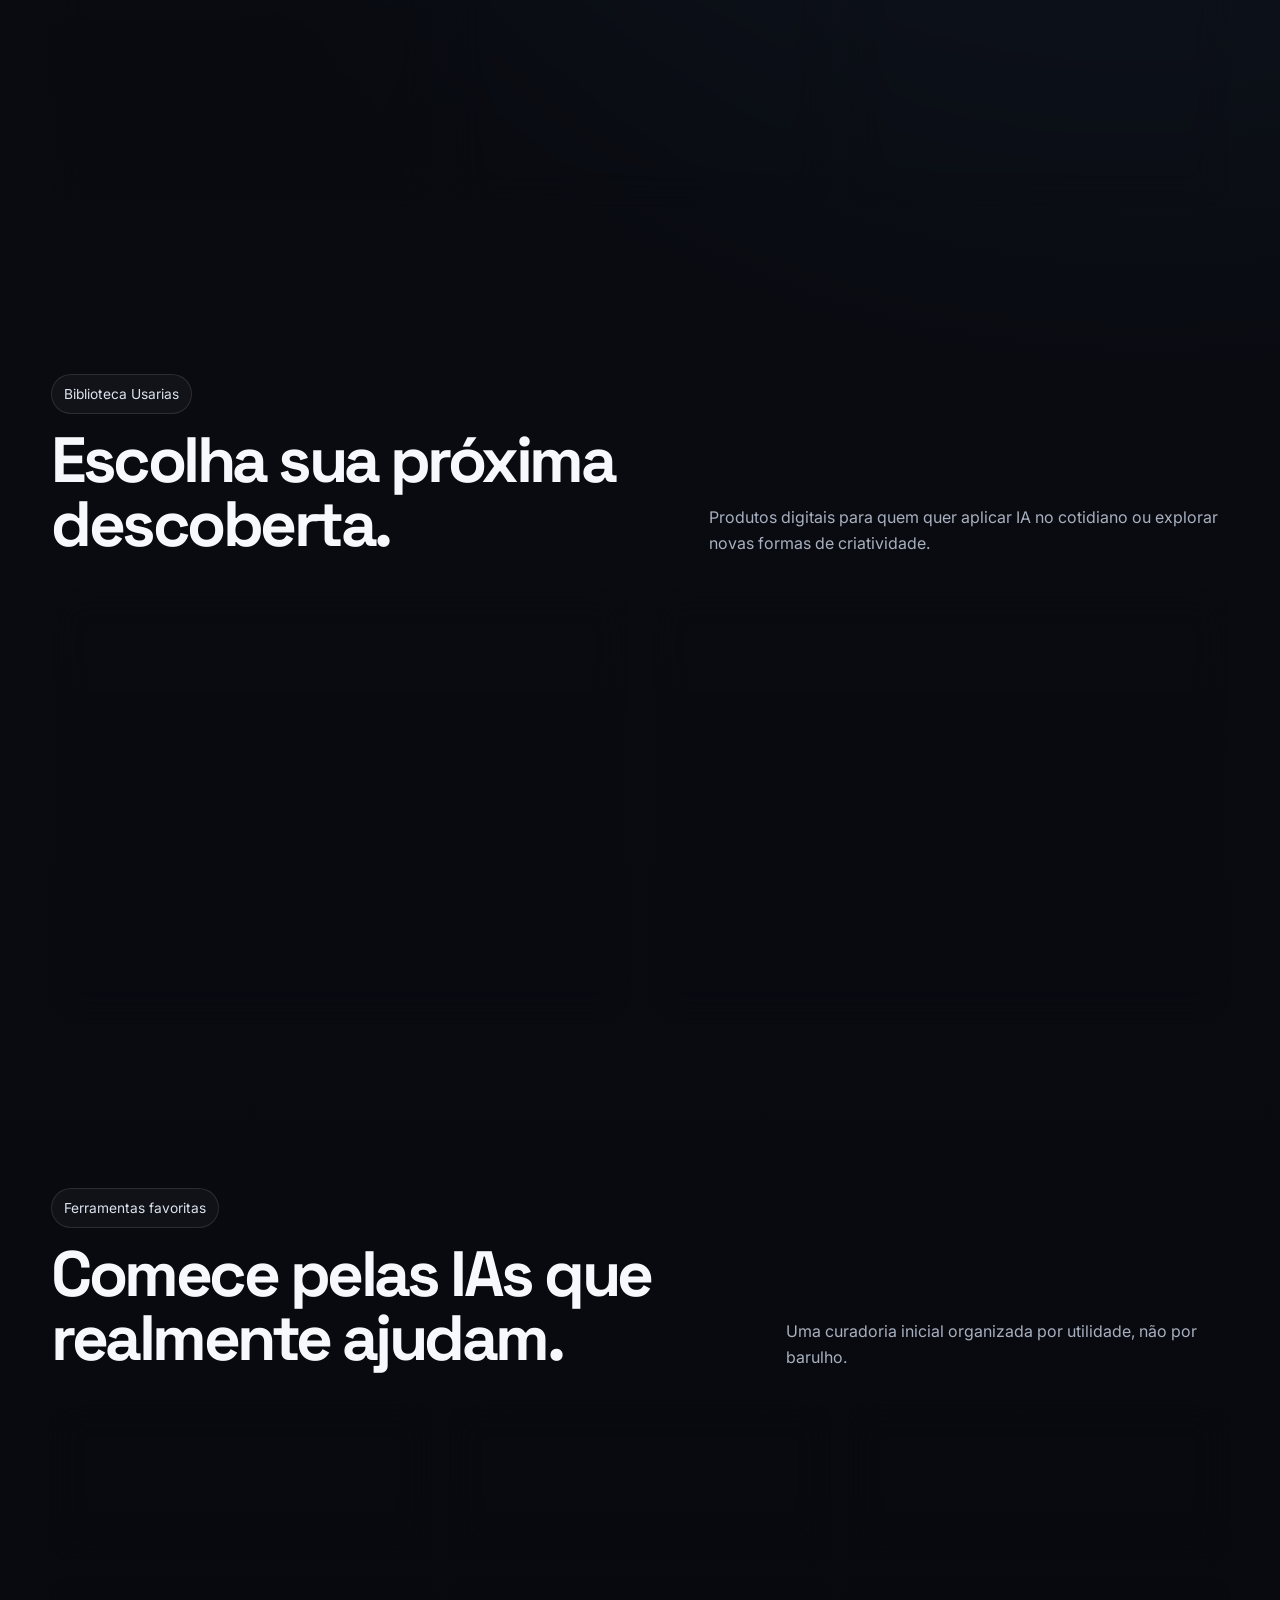
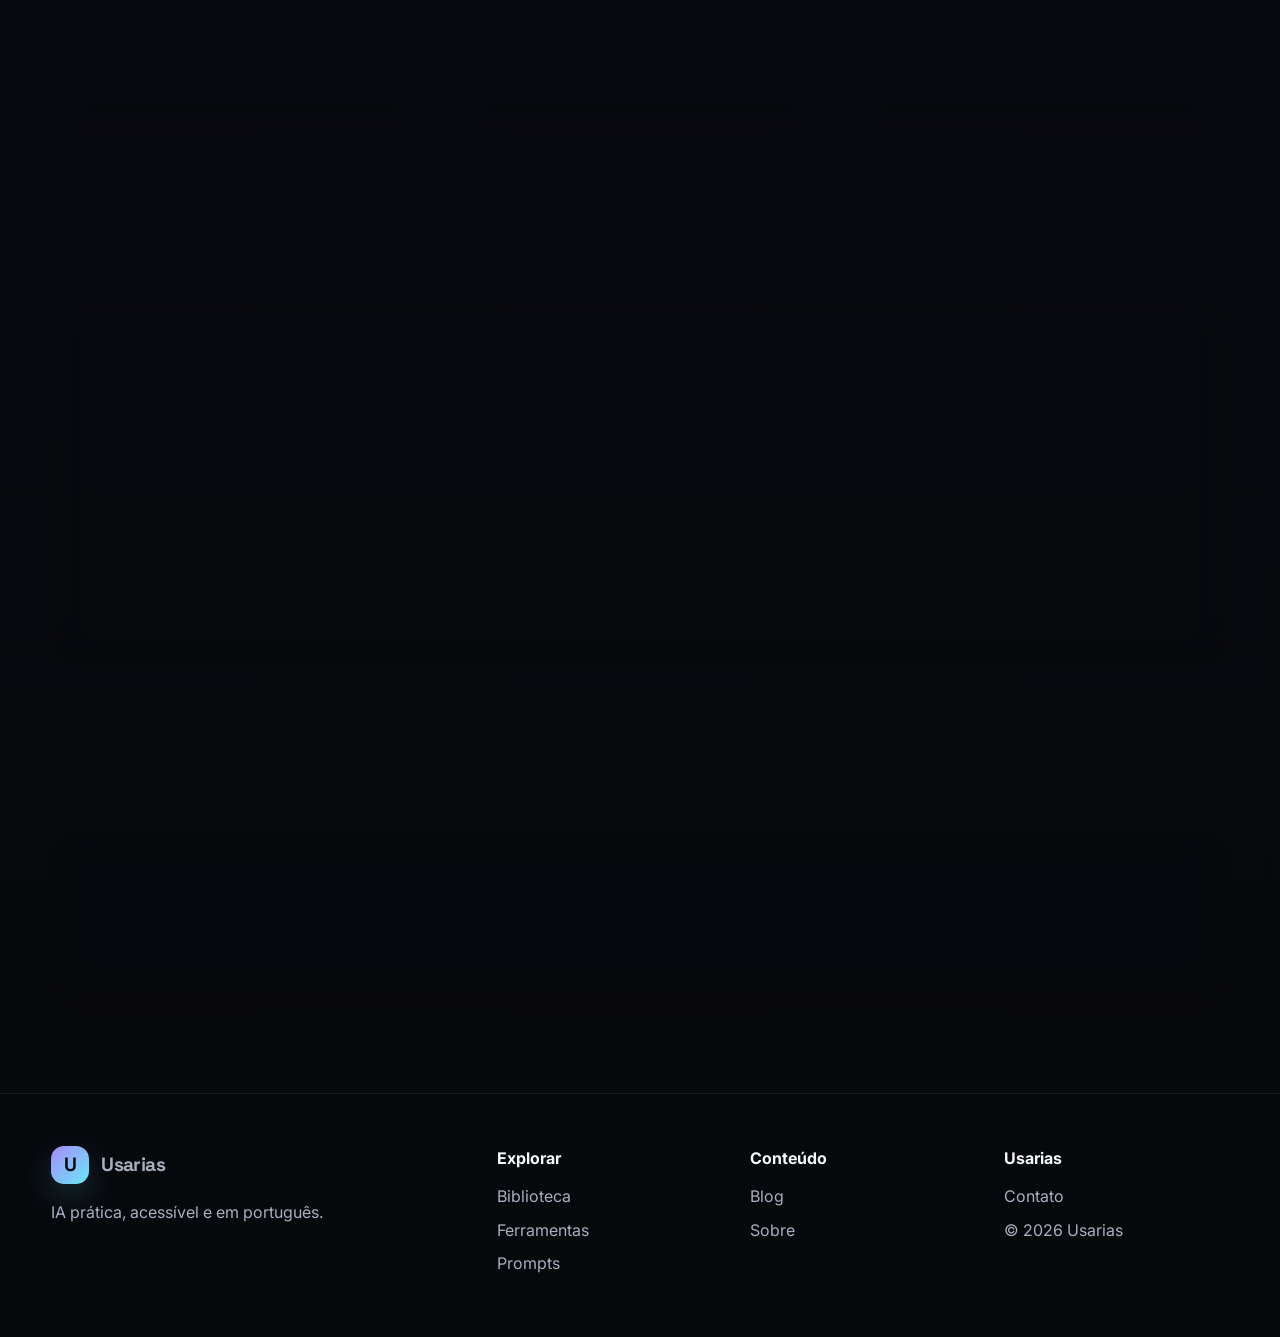
==== commit e20df5cb: "Update index.html" ====
--- a/index.html
+++ b/index.html
@@ -894,7 +894,7 @@
   <span class="tag">Criatividade com IA</span>
   <h3>Novelinha de Fruta</h3>
   <p>Aprenda a criar histórias curtas, personagens marcantes e conteúdos virais usando inteligência artificial.</p>
-  <a class="btn btn-primary" href="ebooks/novelinha-de-fruta/">
+  <a class="btn btn-primary" href="ebooks/novelias/">
   Ver ebook
 </a>
 </div>
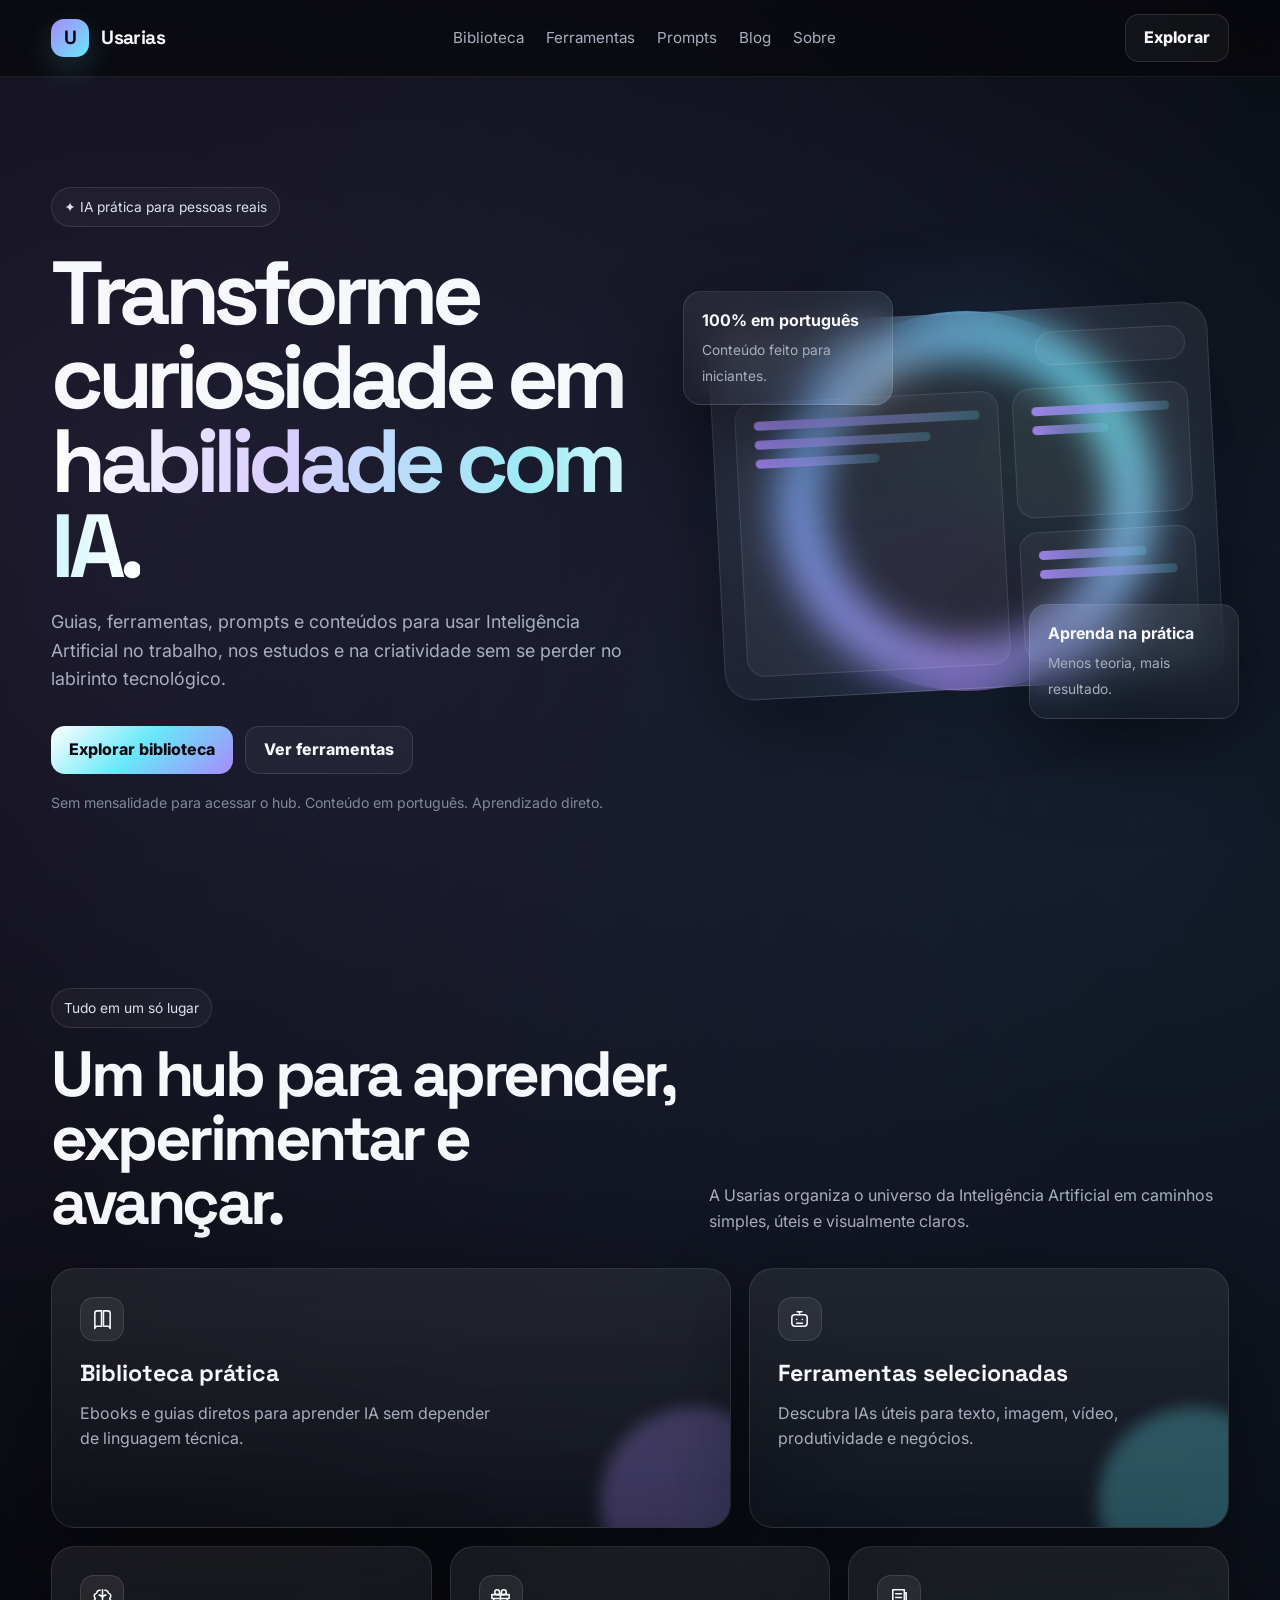
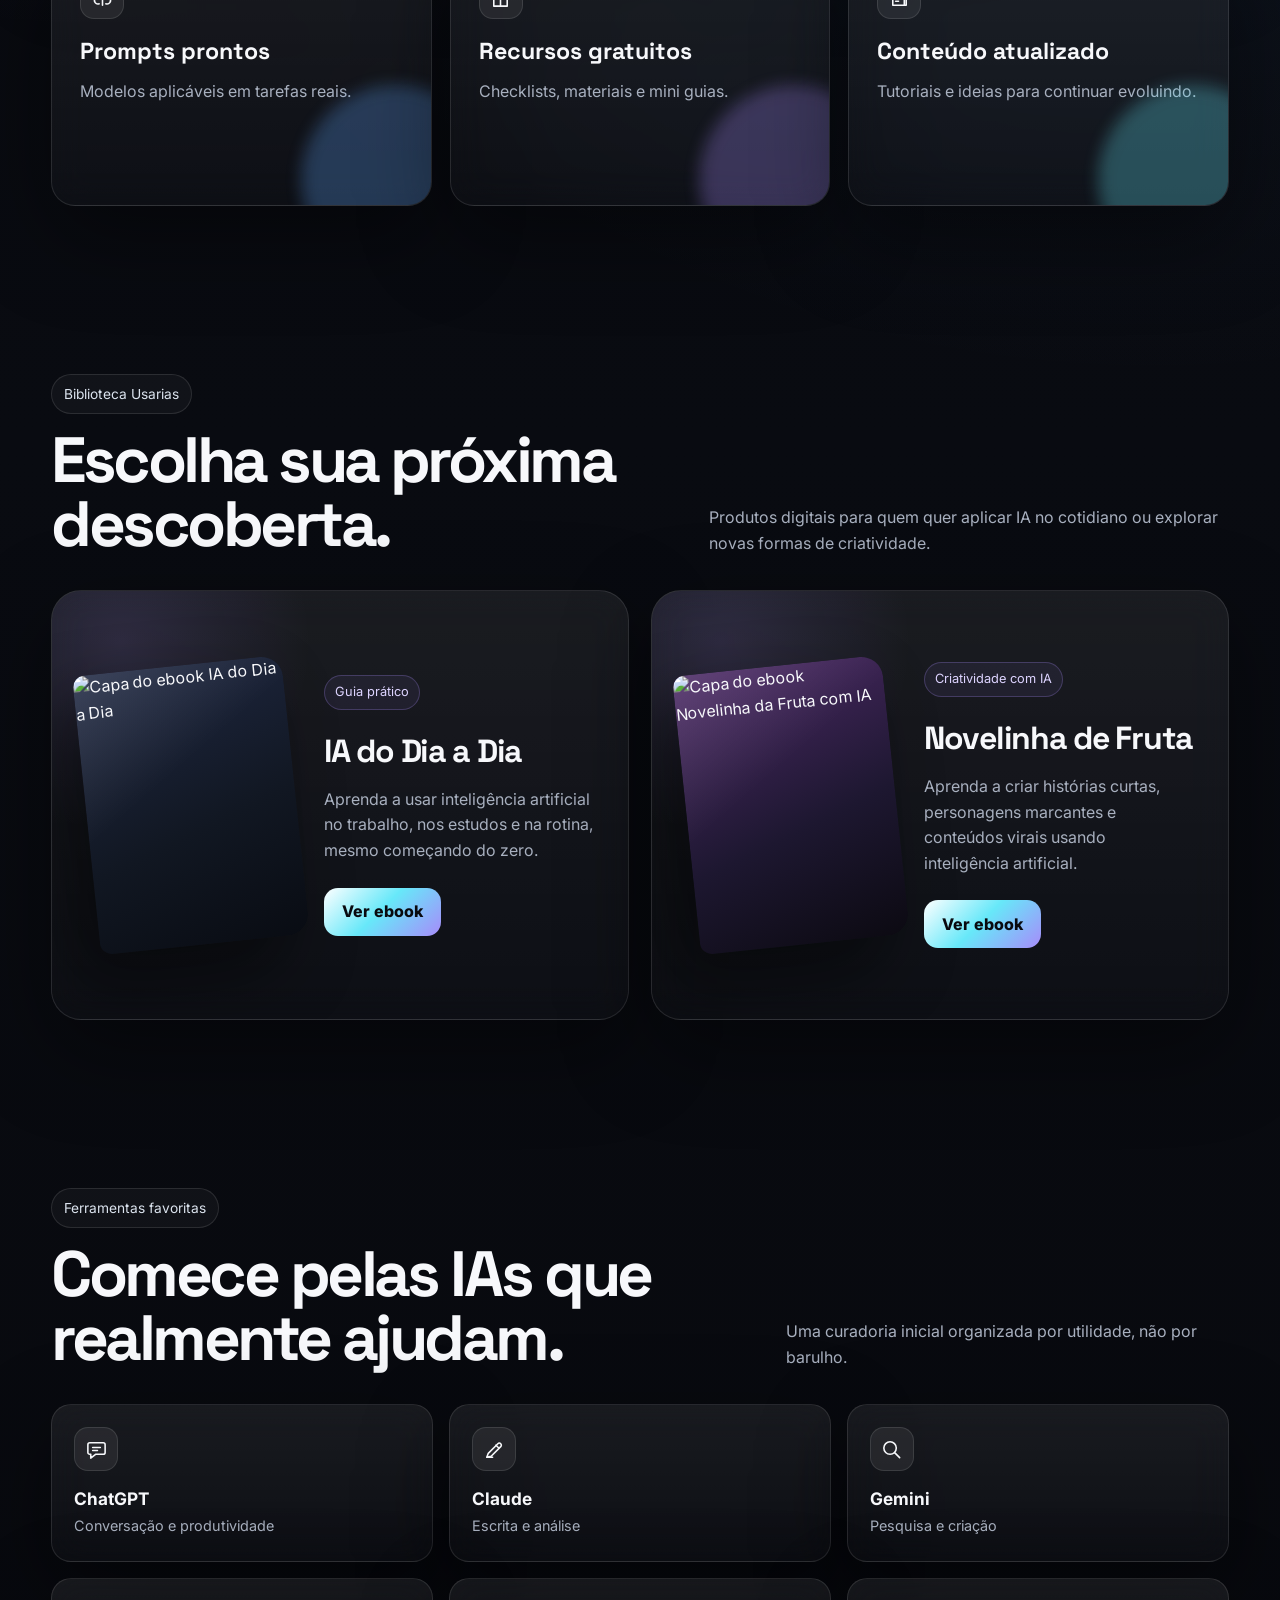
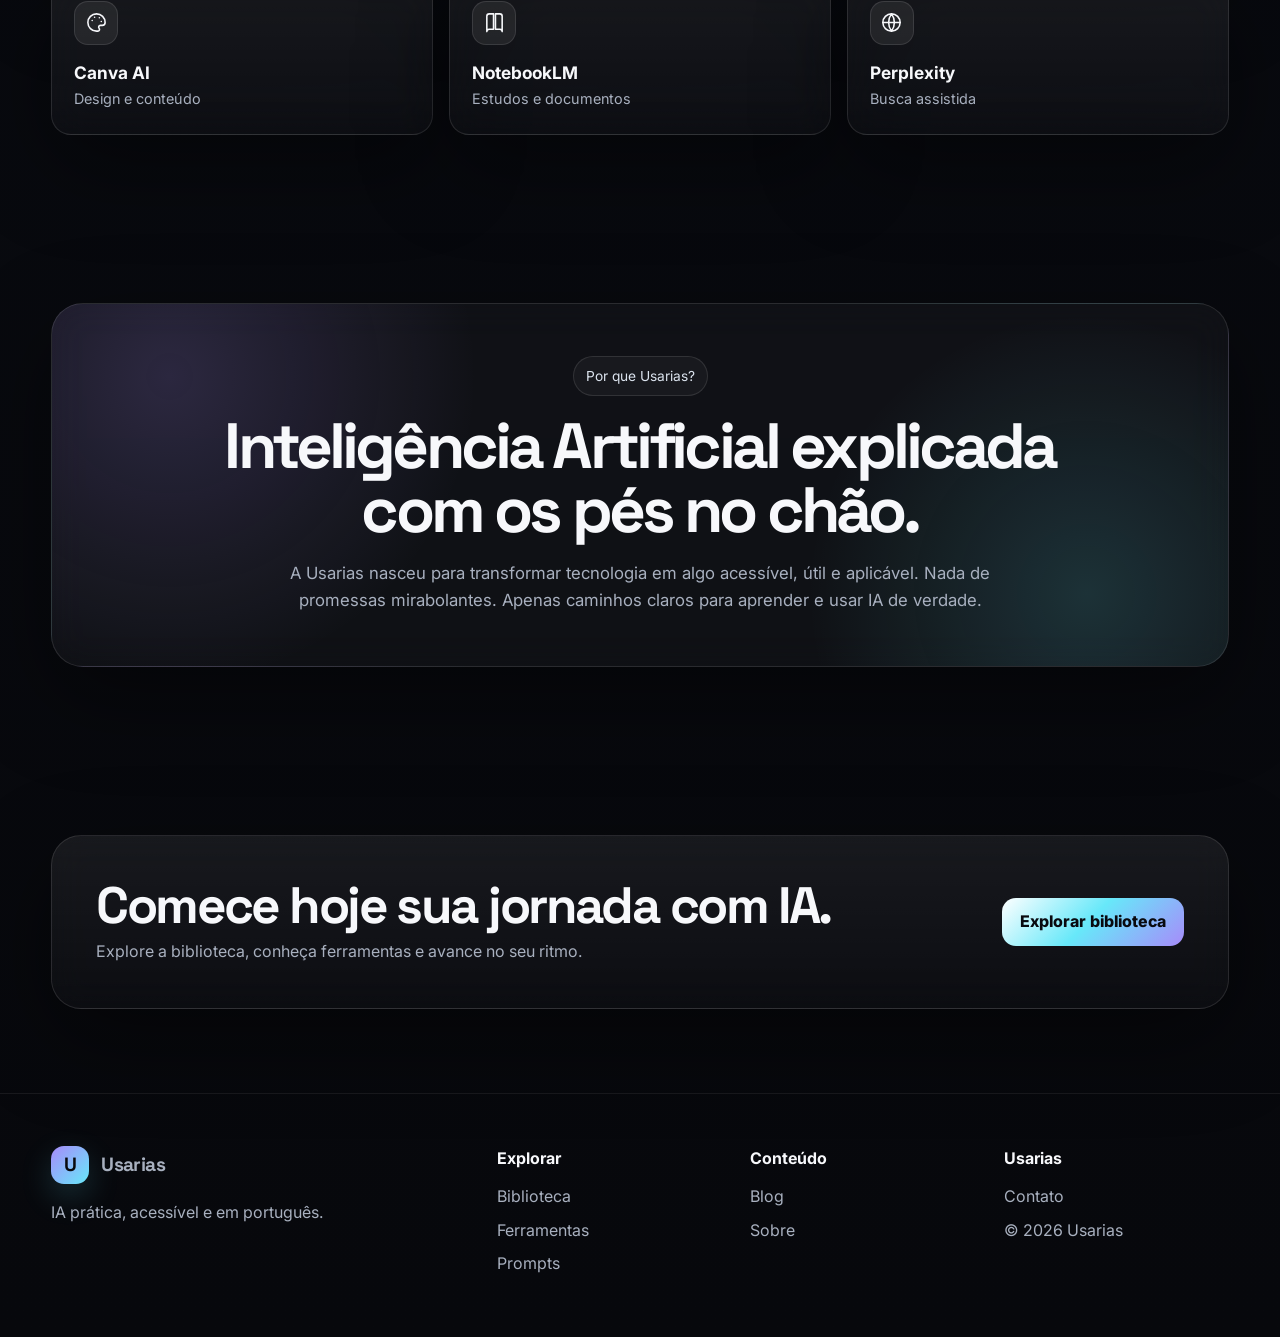
==== commit 6caa9c9e: "Update index.html" ====
--- a/index.html
+++ b/index.html
@@ -13,7 +13,7 @@
   <link rel="preconnect" href="https://fonts.gstatic.com" crossorigin>
   <link href="https://fonts.googleapis.com/css2?family=Inter:wght@400;500;600;700;800&family=Space+Grotesk:wght@500;600;700&display=swap" rel="stylesheet">
 
-  <link rel="icon" type="image/png" href="assets/favicon/favicon.png">
+  <link rel="icon" type="image/svg+xml" href="../../assets/favicon/favicon.svg">
 
   <style>
     :root {
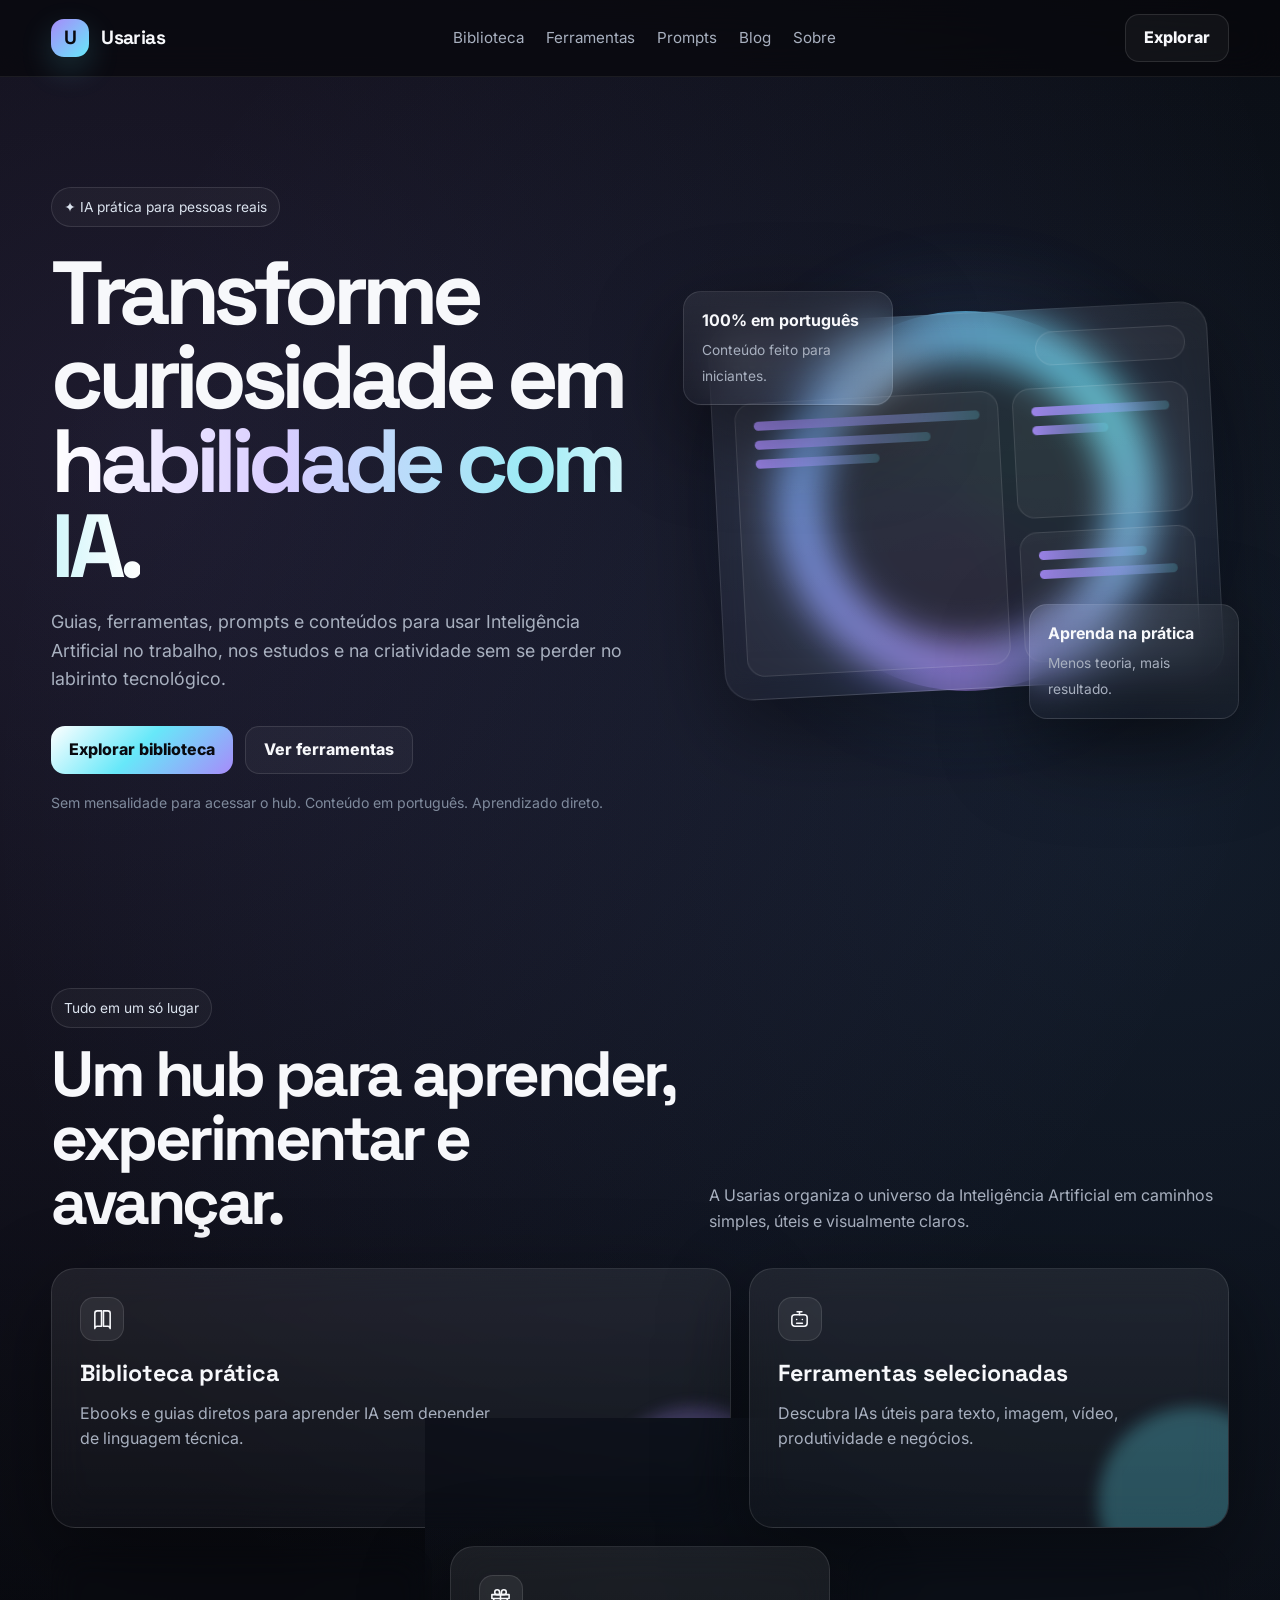
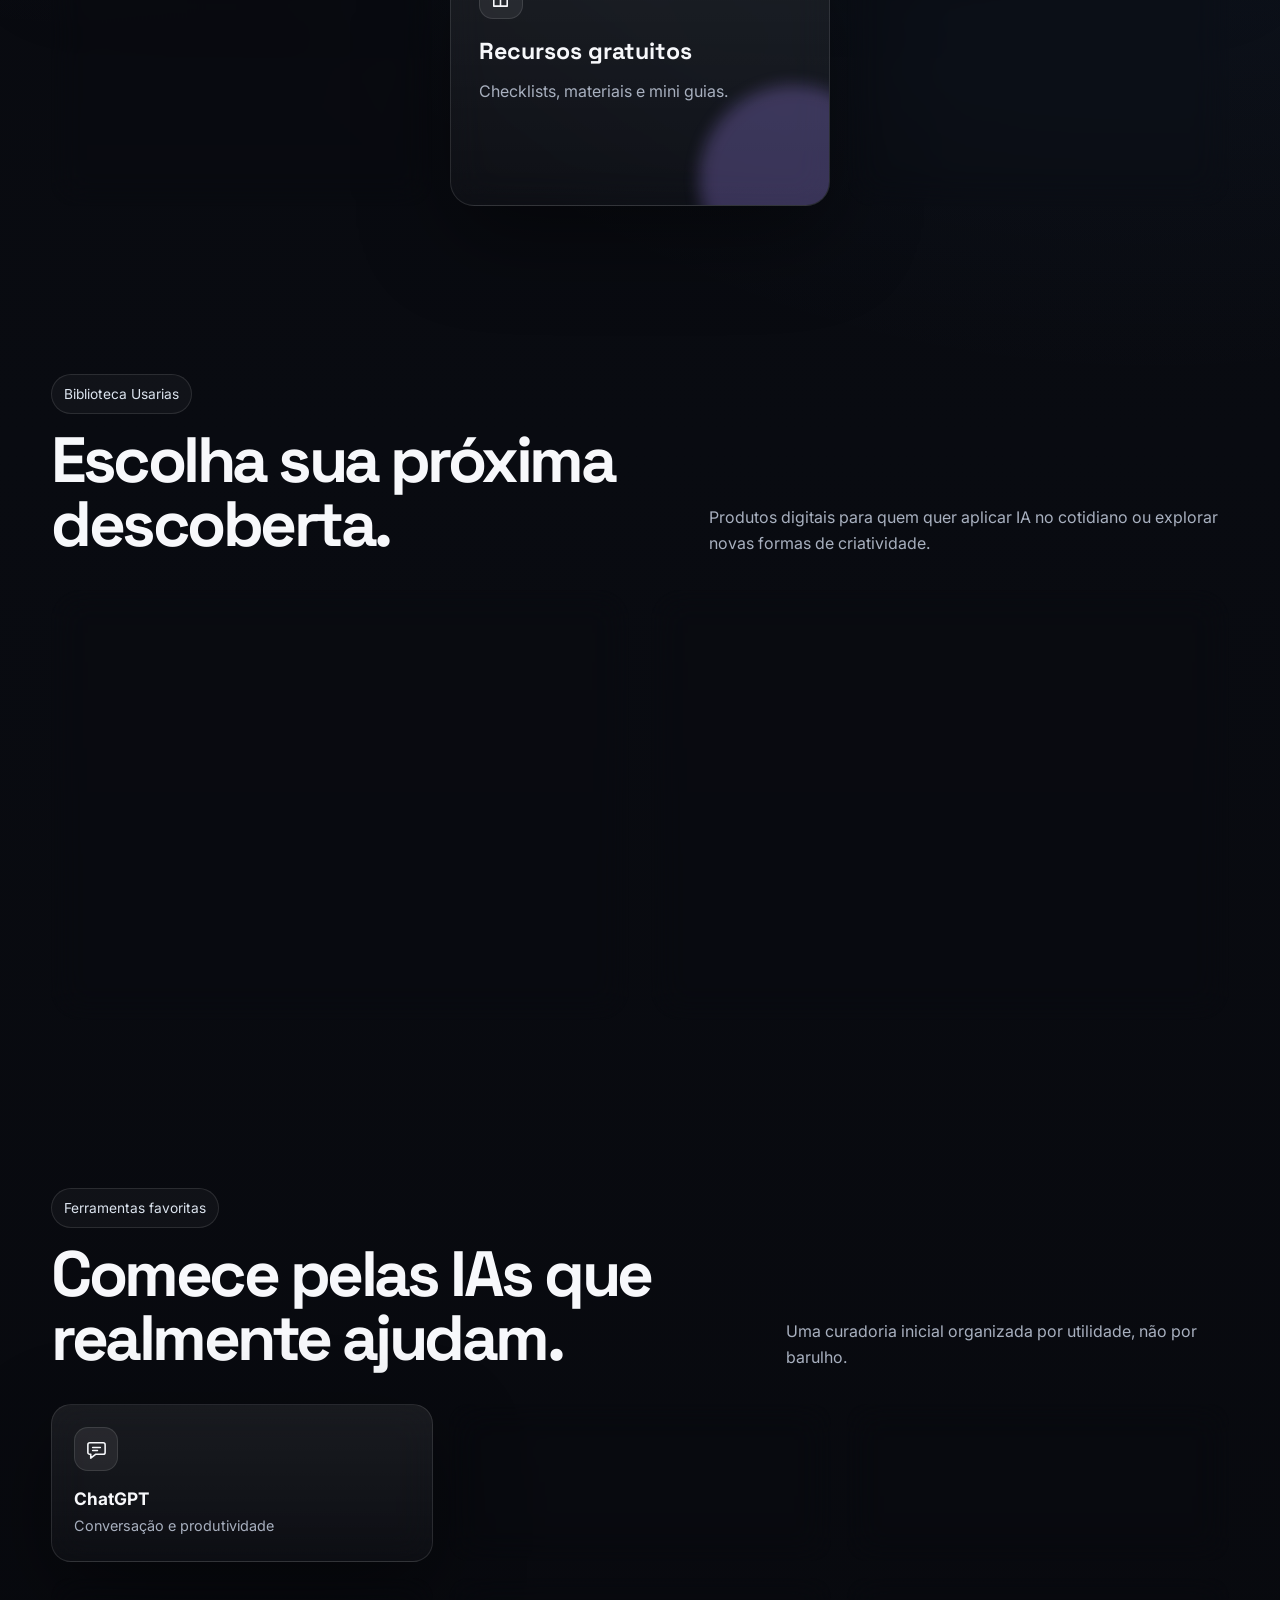
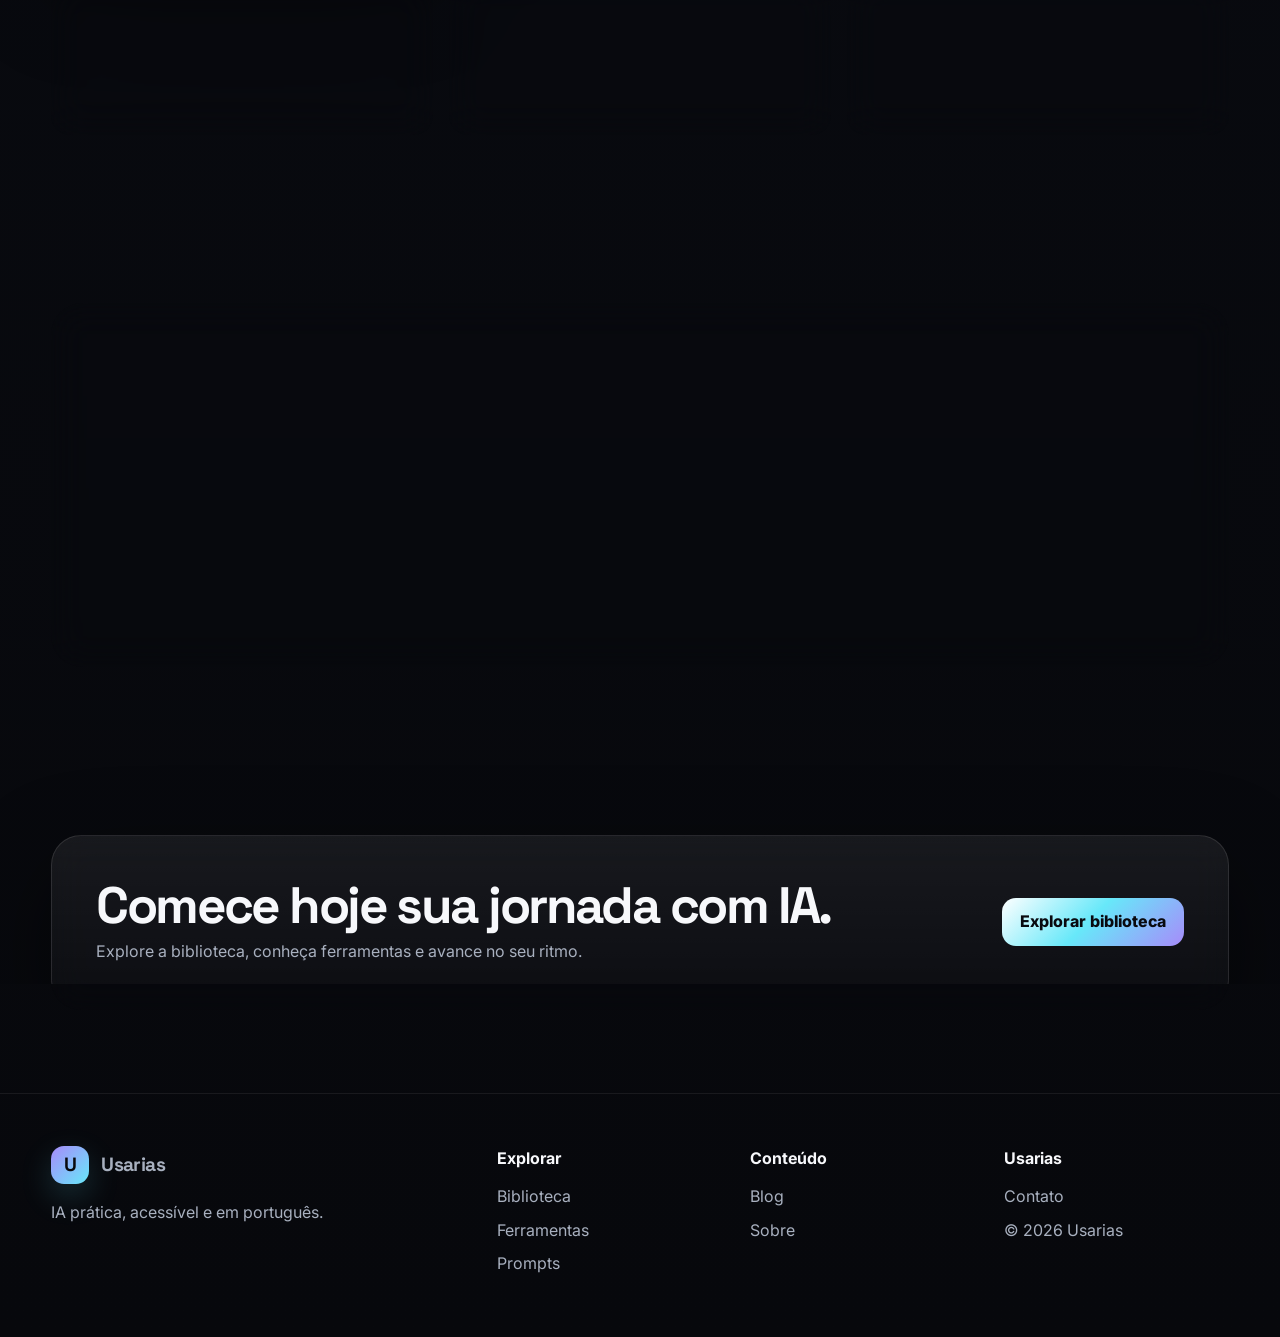
==== commit cc464fc2: "Update index.html" ====
--- a/index.html
+++ b/index.html
@@ -1,6 +1,15 @@
 <!doctype html>
 <html lang="pt-BR">
 <head>
+  <!-- Google tag (gtag.js) -->
+<script async src="https://www.googletagmanager.com/gtag/js?id=G-GHB7SNCTYB"></script>
+<script>
+  window.dataLayer = window.dataLayer || [];
+  function gtag(){dataLayer.push(arguments);}
+  gtag('js', new Date());
+
+  gtag('config', 'G-GHB7SNCTYB');
+</script>
   <meta charset="utf-8" />
   <meta name="viewport" content="width=device-width, initial-scale=1" />
   <meta name="description" content="Usarias: ebooks, ferramentas, prompts e conteúdos para aprender Inteligência Artificial sem complicação." />
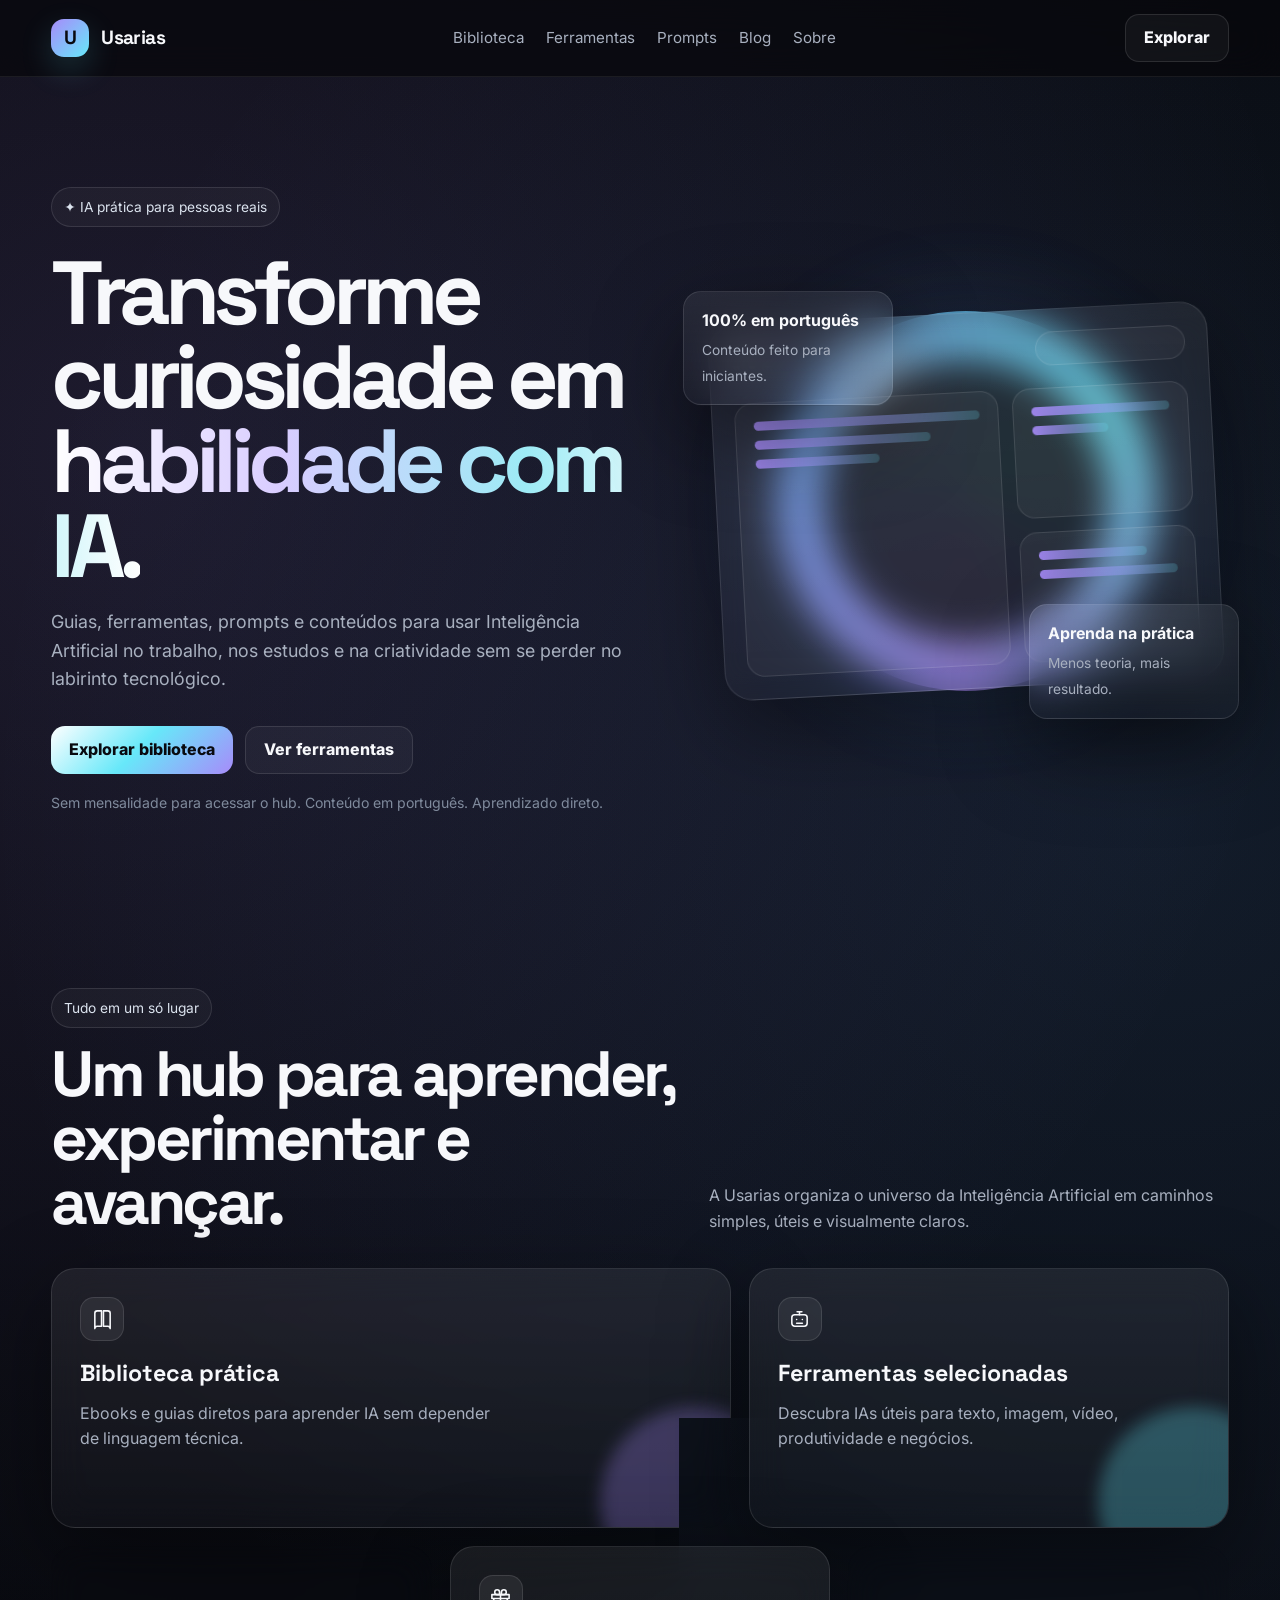
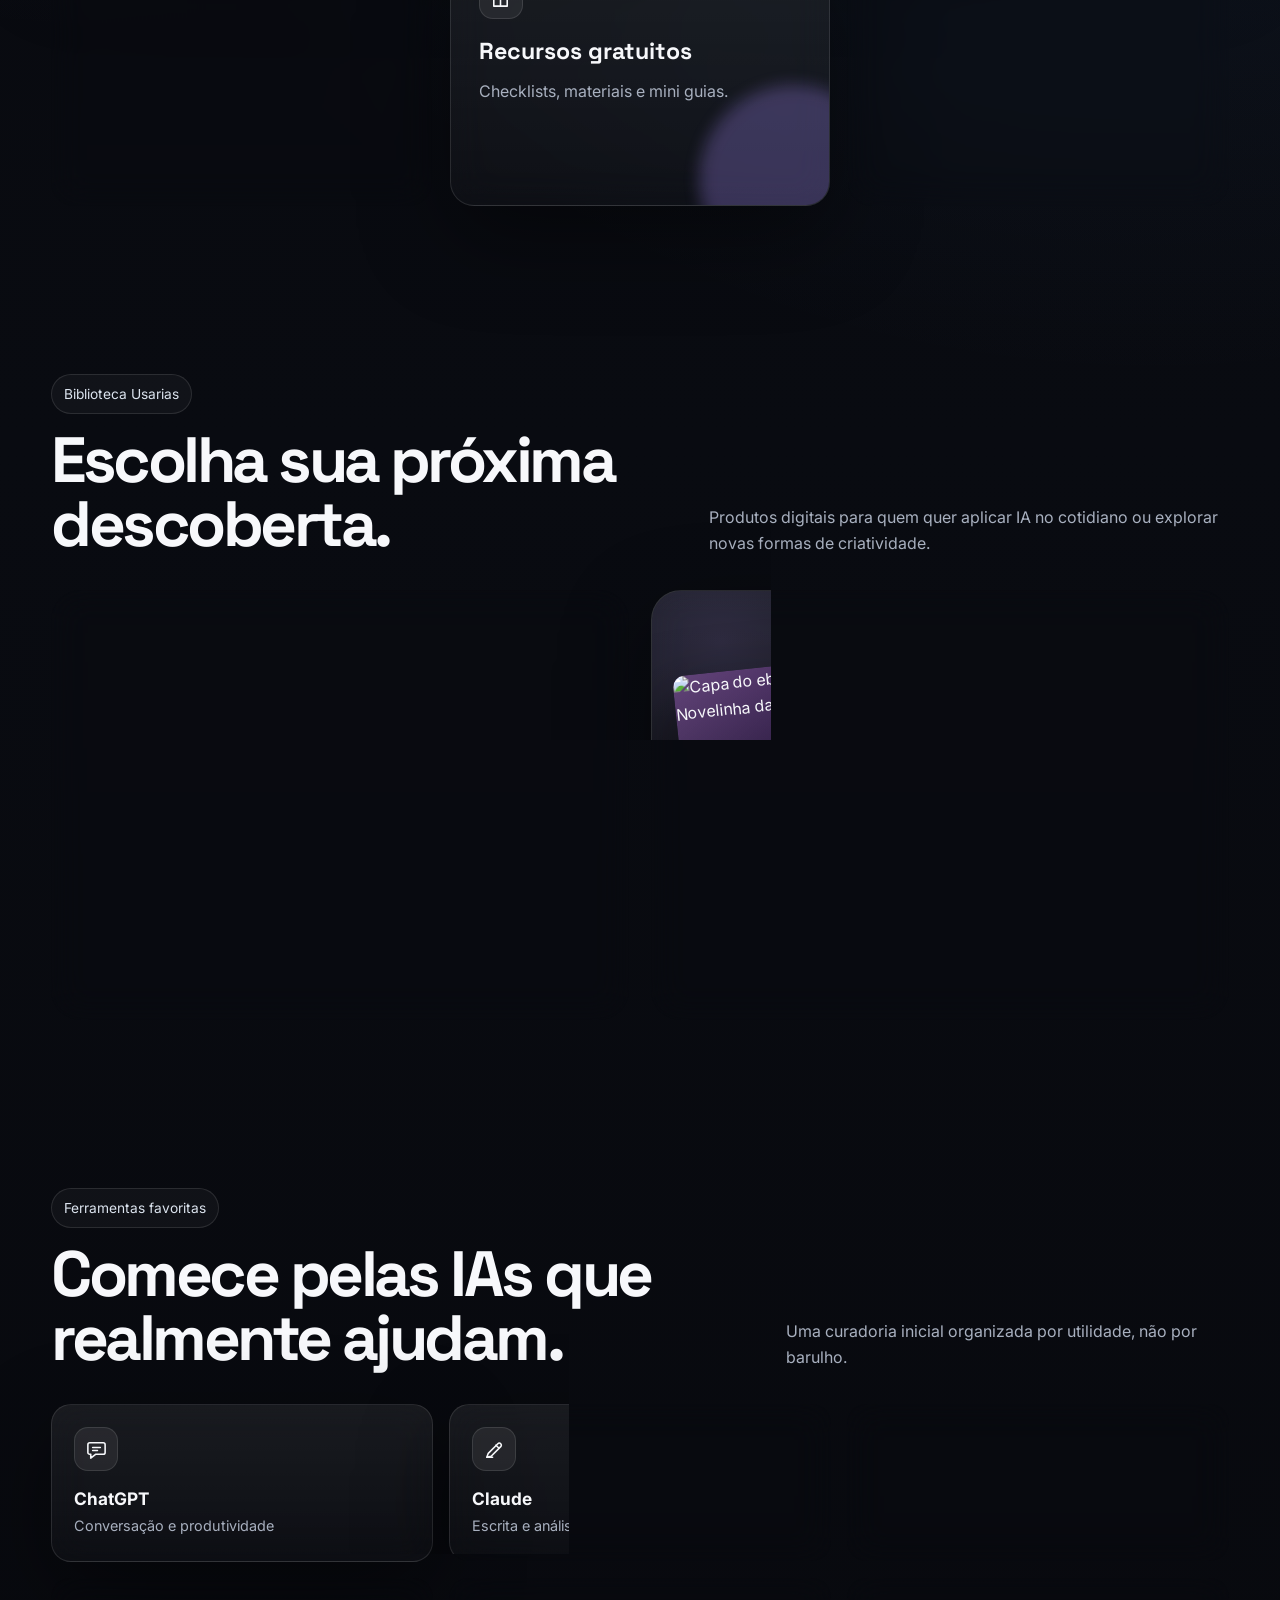
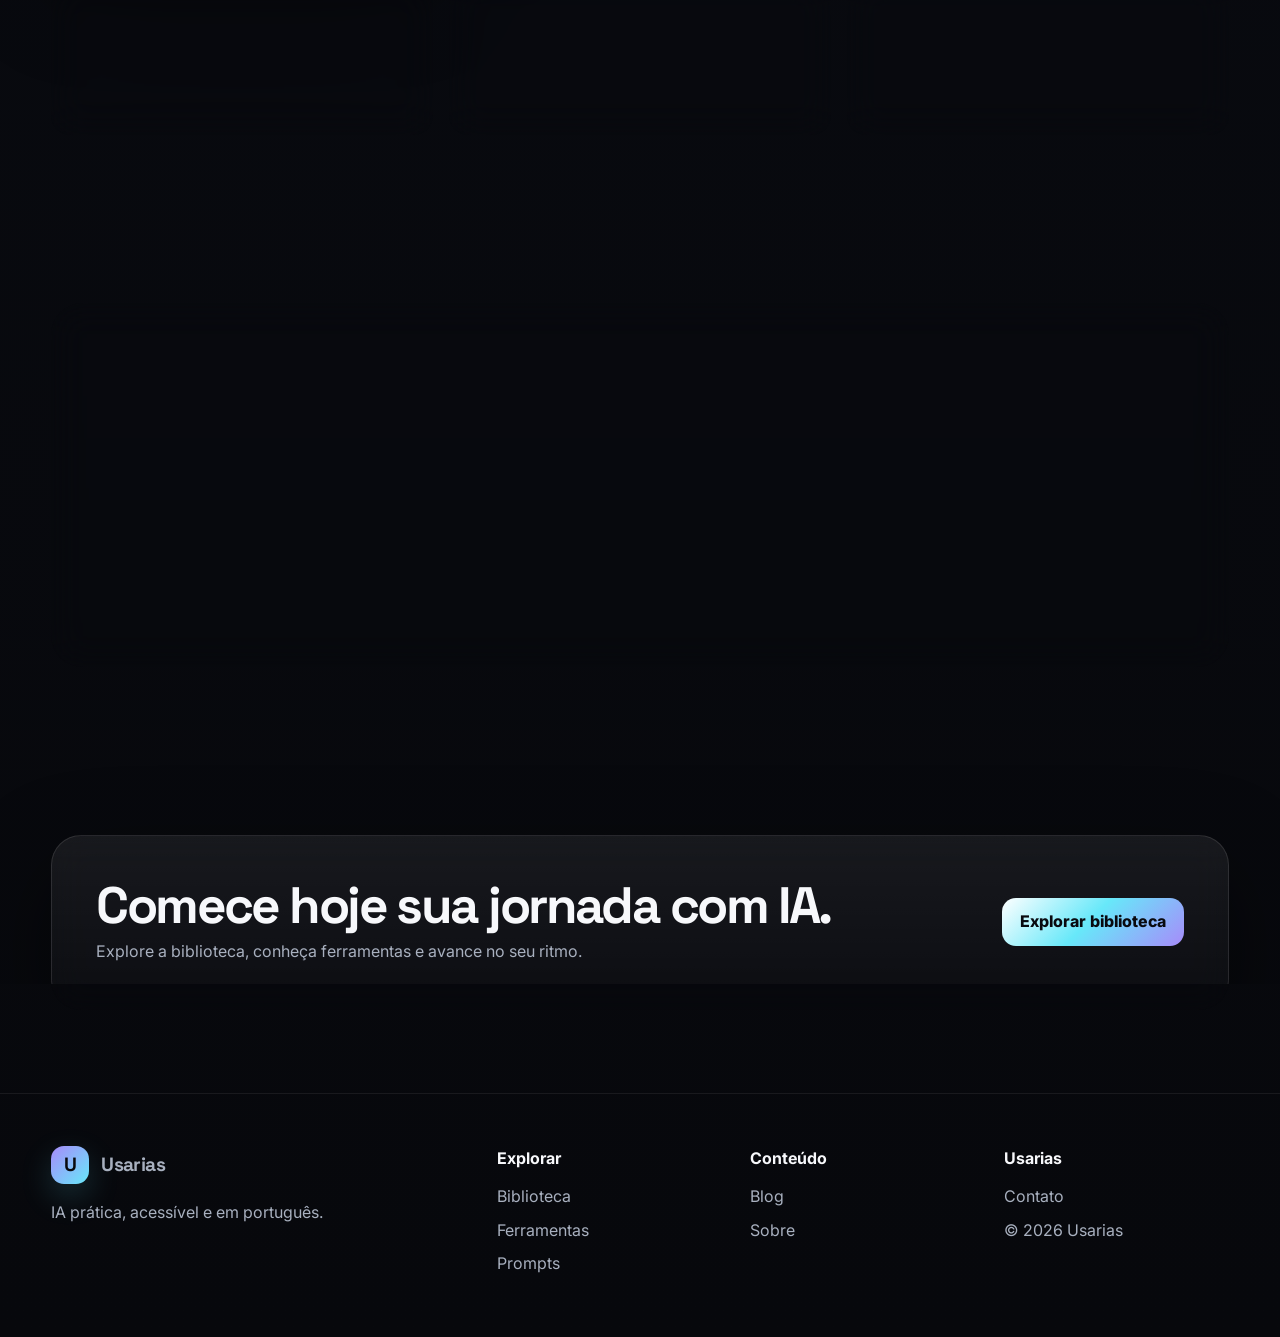
==== commit 828104cd: "Atualizar o index.html" ====
--- a/index.html
+++ b/index.html
@@ -528,7 +528,7 @@
   border-radius: inherit;
 }
 
-.book-mockup:has(.book-cover-image) {
+.book-mockup {
   padding: 0;
   overflow: hidden;
 }
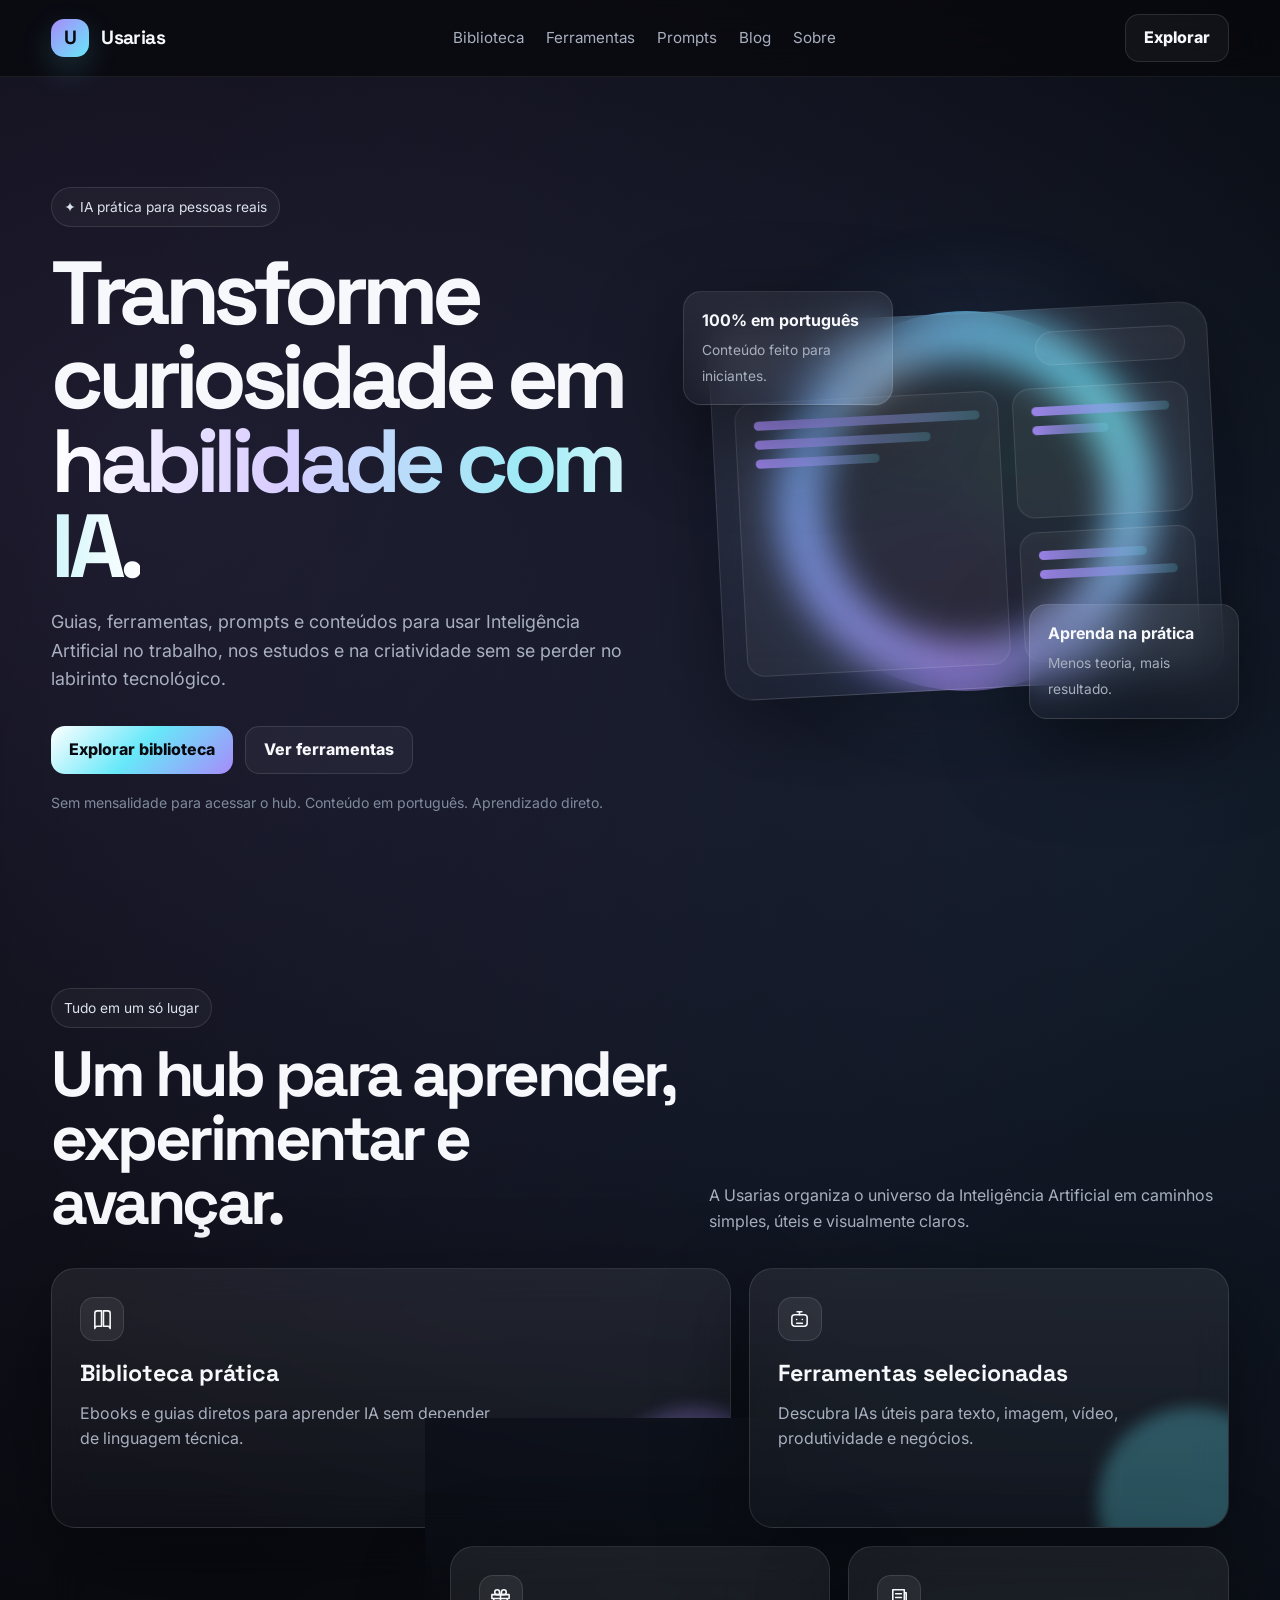
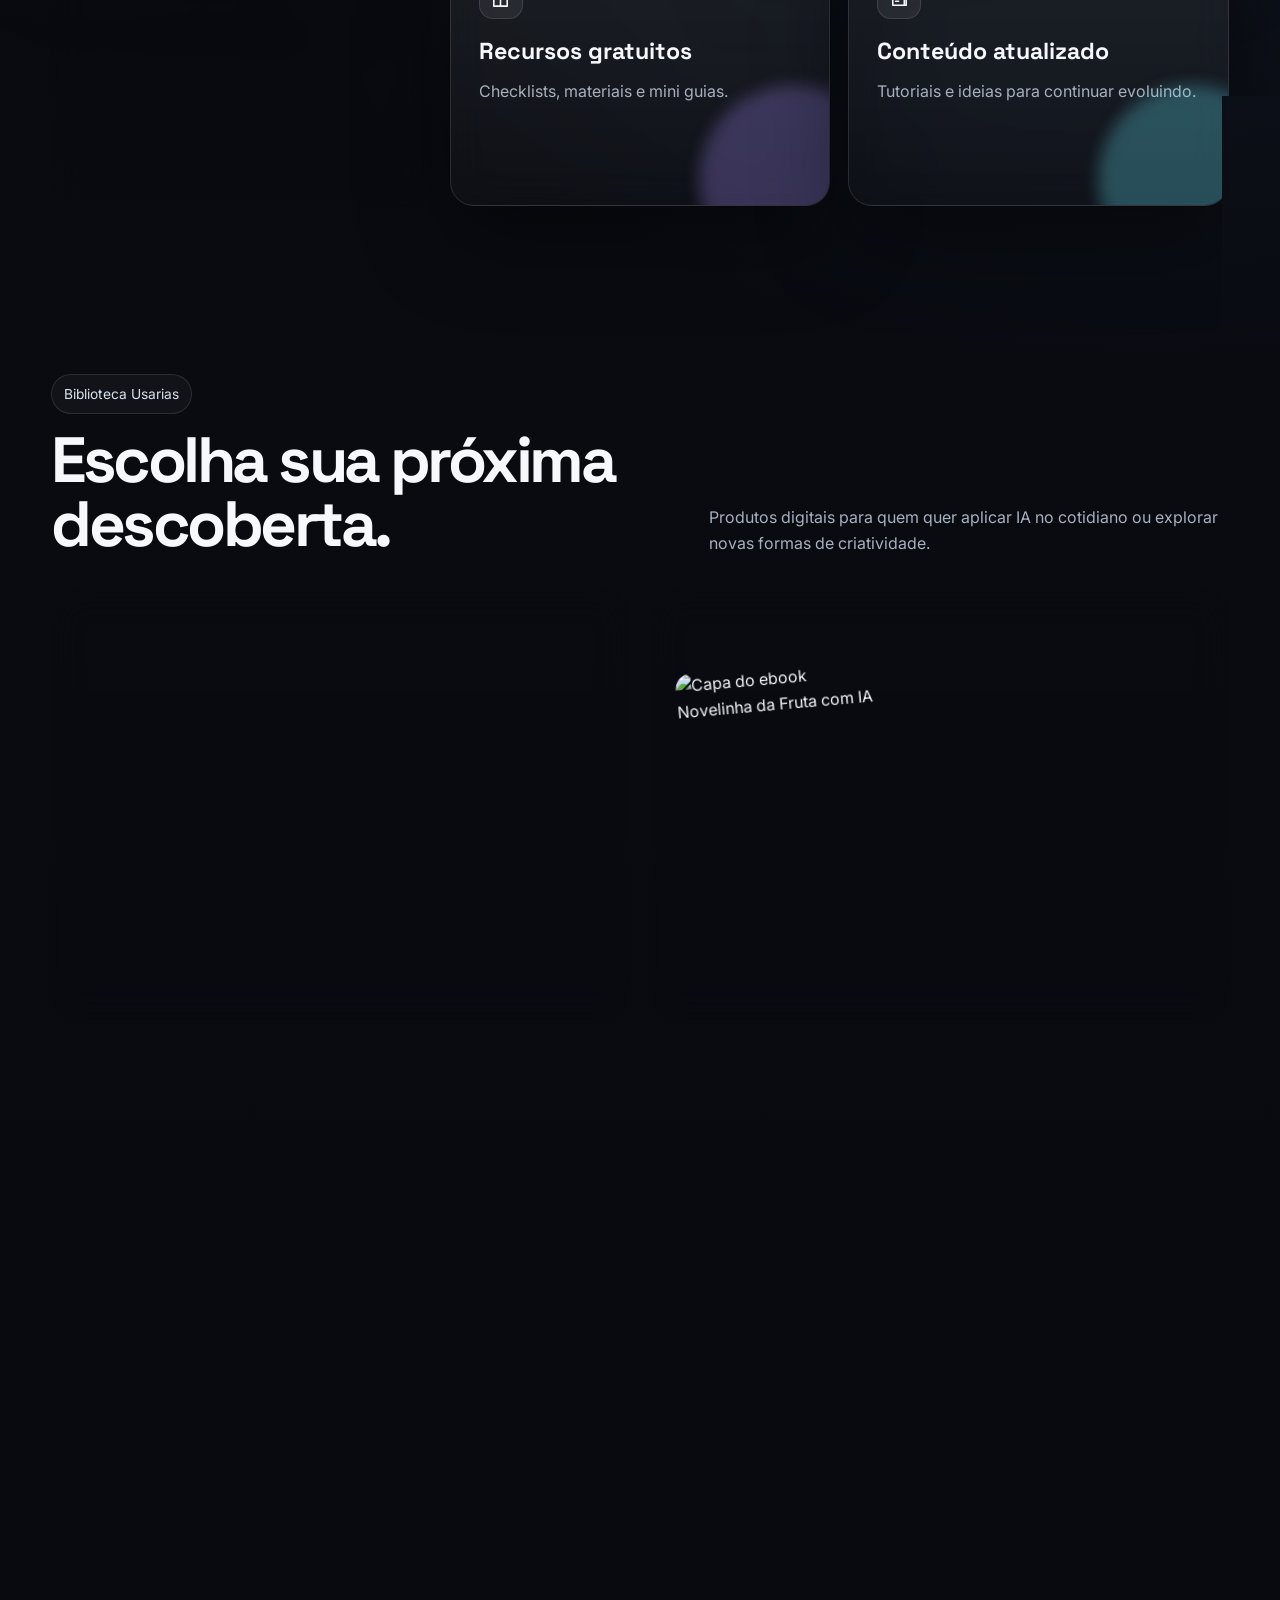
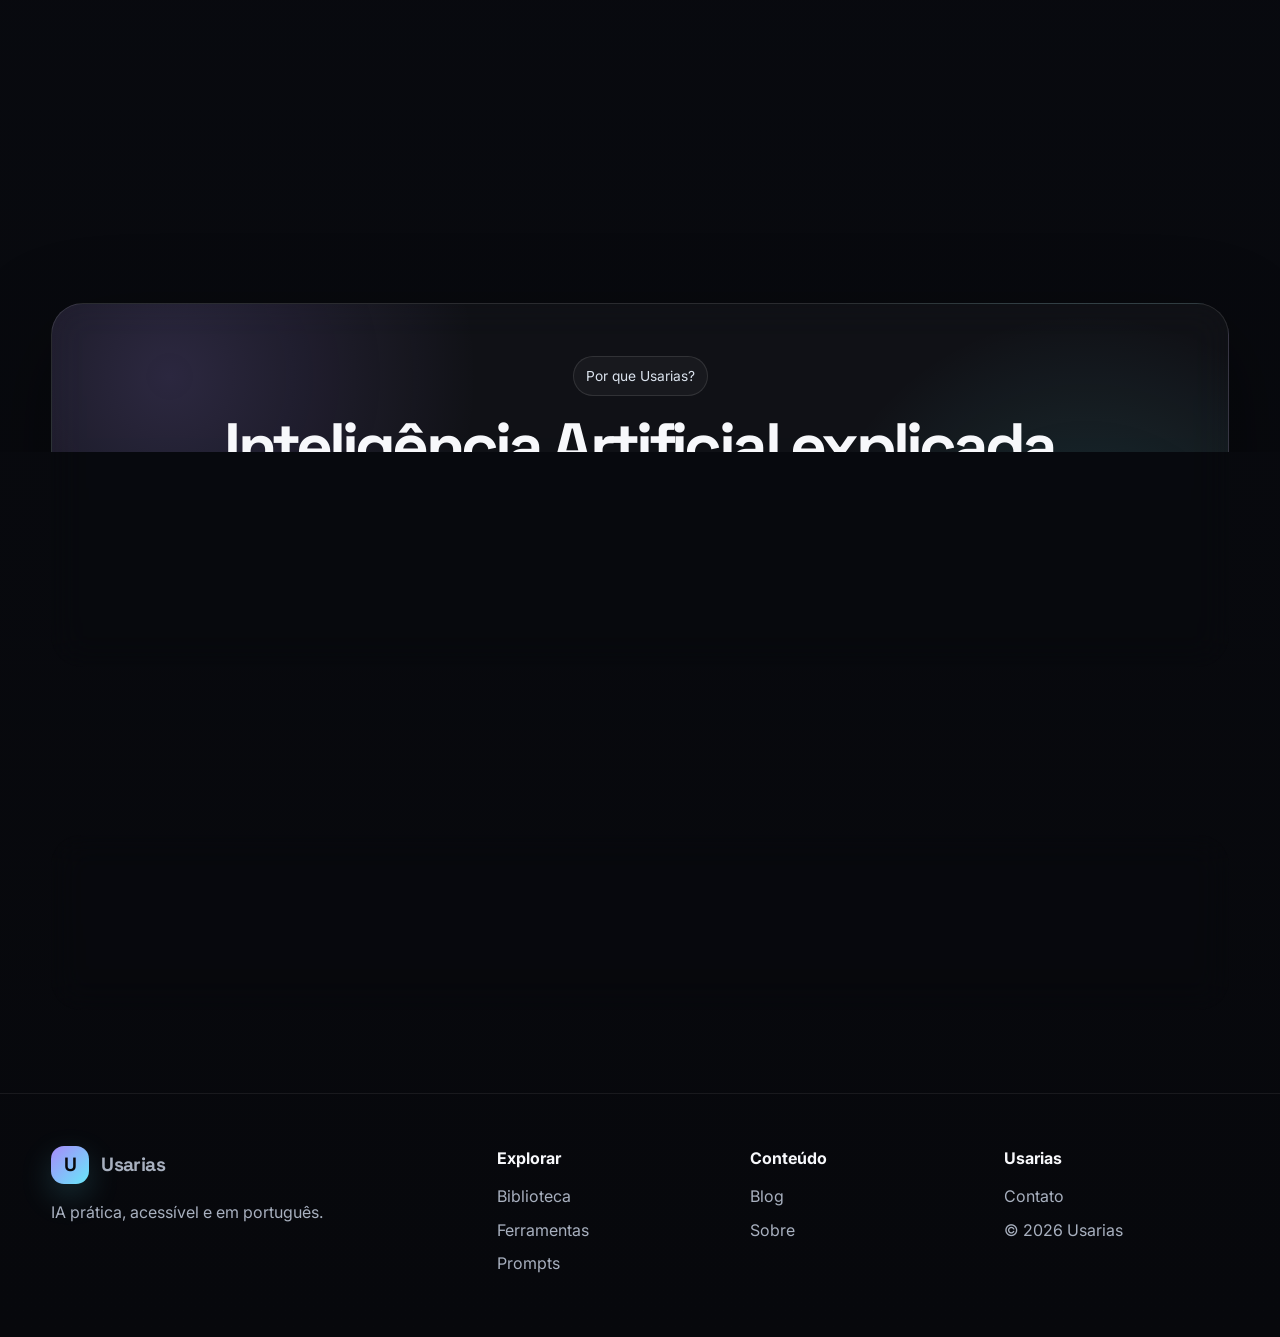
==== commit a39f346e: "Add files via upload" ====
--- a/index.html
+++ b/index.html
@@ -22,7 +22,7 @@
   <link rel="preconnect" href="https://fonts.gstatic.com" crossorigin>
   <link href="https://fonts.googleapis.com/css2?family=Inter:wght@400;500;600;700;800&family=Space+Grotesk:wght@500;600;700&display=swap" rel="stylesheet">
 
-  <link rel="icon" type="image/svg+xml" href="../../assets/favicon/favicon.svg">
+  <link rel="icon" type="image/svg+xml" href="assets/favicon/favicon.svg">
 
   <style>
     :root {
@@ -503,44 +503,87 @@
       background: radial-gradient(circle at 12% 12%, rgba(167,139,250,.15), transparent 30%);
       pointer-events: none;
     }
-
     .book-mockup {
       position: relative;
       width: 210px;
       aspect-ratio: 3 / 4;
-      border-radius: 12px 22px 22px 12px;
-      padding: 24px;
-      display: flex;
-      flex-direction: column;
-      justify-content: space-between;
+      border-radius: 16px 24px 24px 16px;
+      padding: 0;
+      overflow: hidden;
+      background: #111827;
+      box-shadow:
+        -22px 28px 60px rgba(0,0,0,.48),
+        0 0 0 1px rgba(255,255,255,.08);
+      transform: rotate(-5deg);
+      transform-origin: center;
+      animation: bookFloat 5.5s ease-in-out infinite;
+      transition:
+        transform .35s ease,
+        box-shadow .35s ease,
+        filter .35s ease;
+      isolation: isolate;
+    }
+
+    .book-mockup::after {
+      content: "";
+      position: absolute;
+      inset: 0;
+      z-index: 3;
+      pointer-events: none;
       background:
-        linear-gradient(145deg, rgba(255,255,255,.13), transparent 40%),
-        linear-gradient(160deg, #202944, #111722 58%, #090c13);
-      box-shadow: -26px 30px 70px rgba(0,0,0,.48);
-      transform: rotate(-6deg);
-      transition: .3s ease;
-    }
-.book-cover-image {
-  width: 100%;
-  height: 100%;
-  display: block;
-  object-fit: cover;
-  border-radius: inherit;
-}
-
-.book-mockup {
-  padding: 0;
-  overflow: hidden;
-}
+        linear-gradient(110deg, transparent 0 42%, rgba(255,255,255,.18) 50%, transparent 58%),
+        linear-gradient(90deg, rgba(0,0,0,.18), transparent 12%);
+      transform: translateX(-140%);
+      animation: bookShine 6.5s ease-in-out infinite;
+    }
+
+    .book-cover-image {
+      position: absolute;
+      inset: 0;
+      width: 100%;
+      height: 100%;
+      display: block;
+      object-fit: cover;
+      object-position: center;
+      border-radius: inherit;
+      z-index: 2;
+      backface-visibility: hidden;
+    }
+
+    .book-card:nth-child(2) .book-mockup {
+      animation-delay: -2.4s;
+    }
+
     .book-card:hover .book-mockup {
-      transform: rotate(-2deg) translateY(-6px);
+      transform: rotate(-1deg) translateY(-10px) scale(1.035);
+      box-shadow:
+        -18px 36px 78px rgba(0,0,0,.58),
+        0 0 36px rgba(103,232,249,.16);
+      filter: saturate(1.06);
     }
 
     .book-mockup.alt {
-      background:
-        linear-gradient(145deg, rgba(255,255,255,.12), transparent 40%),
-        linear-gradient(160deg, #4d2a67, #1d1730 58%, #0c0a12);
-    }
+      background: #1d1730;
+    }
+
+    @keyframes bookFloat {
+      0%, 100% {
+        transform: rotate(-5deg) translateY(0);
+      }
+      50% {
+        transform: rotate(-3deg) translateY(-10px);
+      }
+    }
+
+    @keyframes bookShine {
+      0%, 68%, 100% {
+        transform: translateX(-140%);
+      }
+      78% {
+        transform: translateX(140%);
+      }
+    }
+
 
     .book-mockup small { color: #ccd5e3; }
     .book-mockup strong {
@@ -724,22 +767,19 @@
       .book-mockup { margin: 0 auto; }
       .tool-grid { grid-template-columns: 1fr; }
       .manifesto, .cta { padding: 30px; }
-    }.book-mockup {
-  position: relative;
-  overflow: hidden;
-}
-
-.book-cover-image {
-  position: absolute;
-  inset: 0;
-  width: 100%;
-  height: 100%;
-  display: block;
-  object-fit: cover;
-  object-position: center;
-  border-radius: inherit;
-  z-index: 2;
-}
+    }
+
+    @media (prefers-reduced-motion: reduce) {
+      .book-mockup,
+      .book-mockup::after {
+        animation: none !important;
+      }
+
+      .book-card:hover .book-mockup {
+        transform: none;
+      }
+    }
+
   </style>
 </head>
 <body>
@@ -903,7 +943,7 @@
   <span class="tag">Criatividade com IA</span>
   <h3>Novelinha de Fruta</h3>
   <p>Aprenda a criar histórias curtas, personagens marcantes e conteúdos virais usando inteligência artificial.</p>
-  <a class="btn btn-primary" href="ebooks/novelias/">
+  <a class="btn btn-primary" href="ebooks/novelia/">
   Ver ebook
 </a>
 </div>
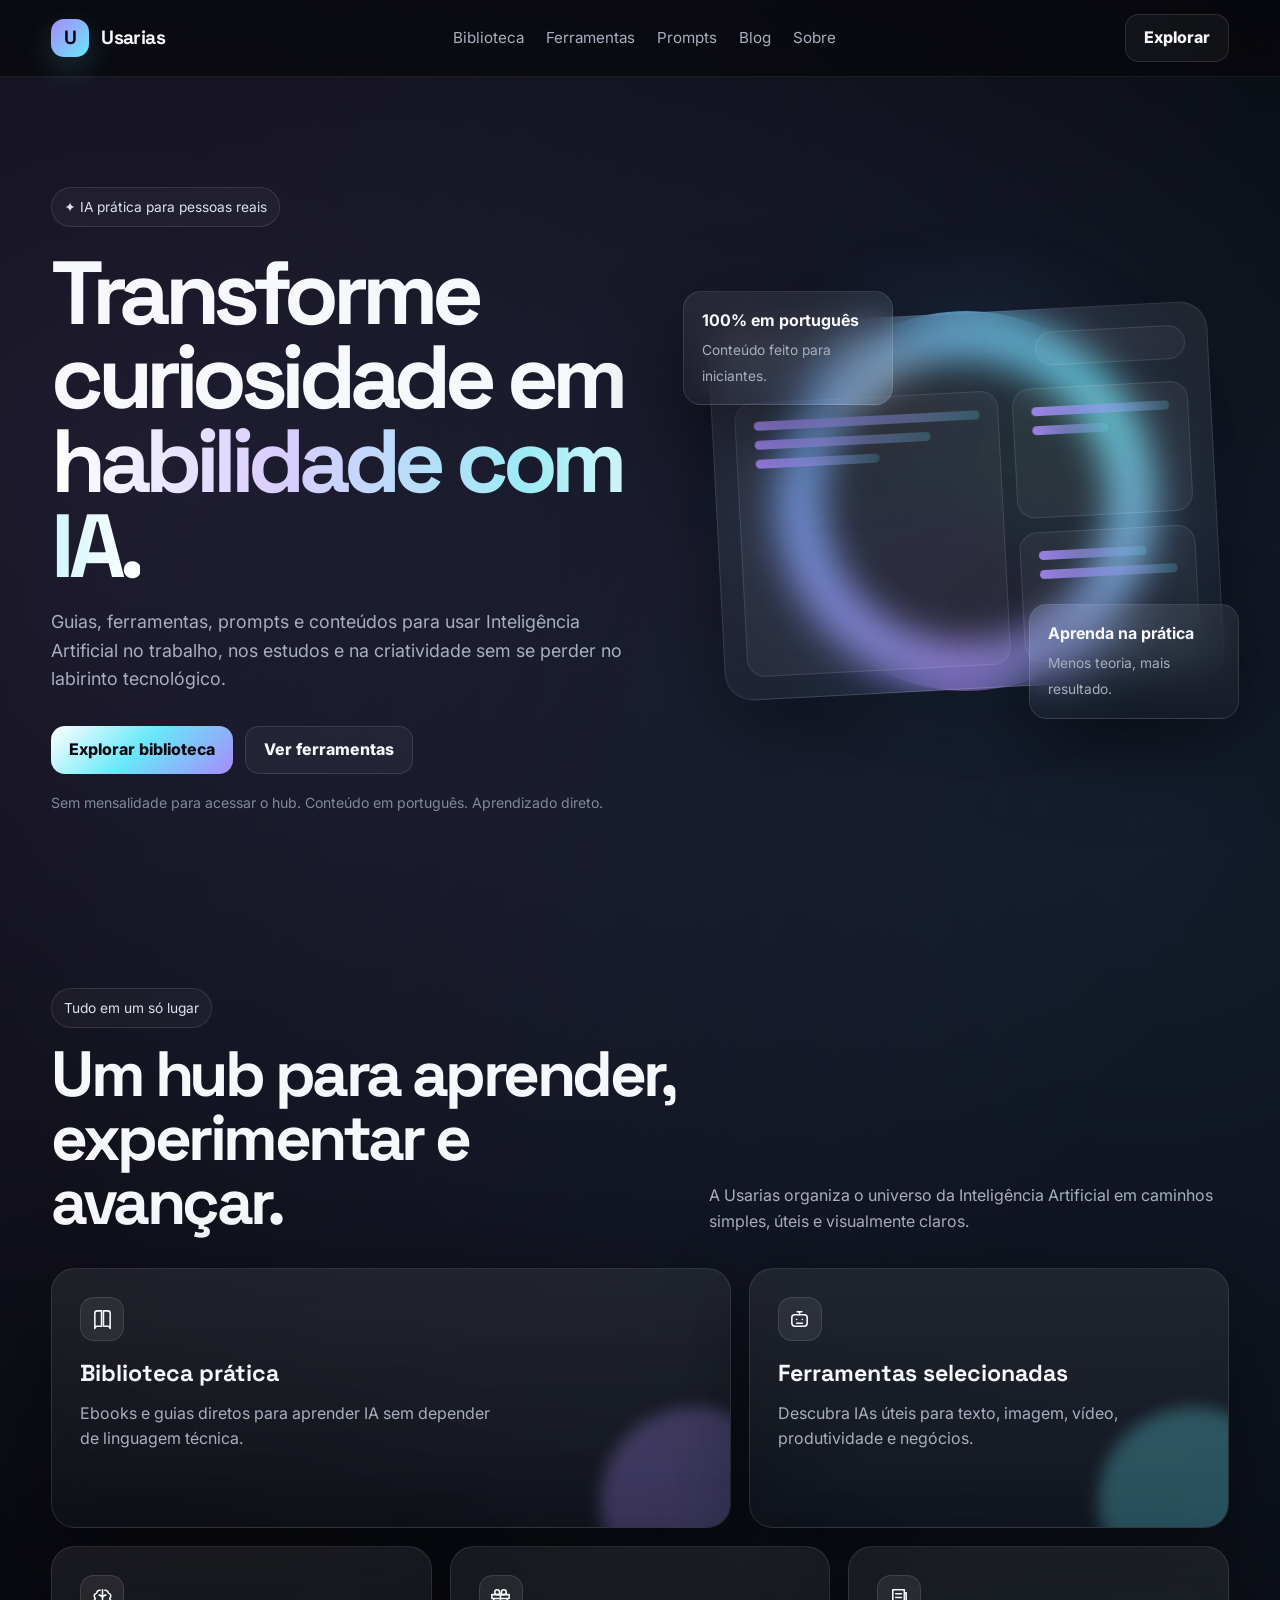
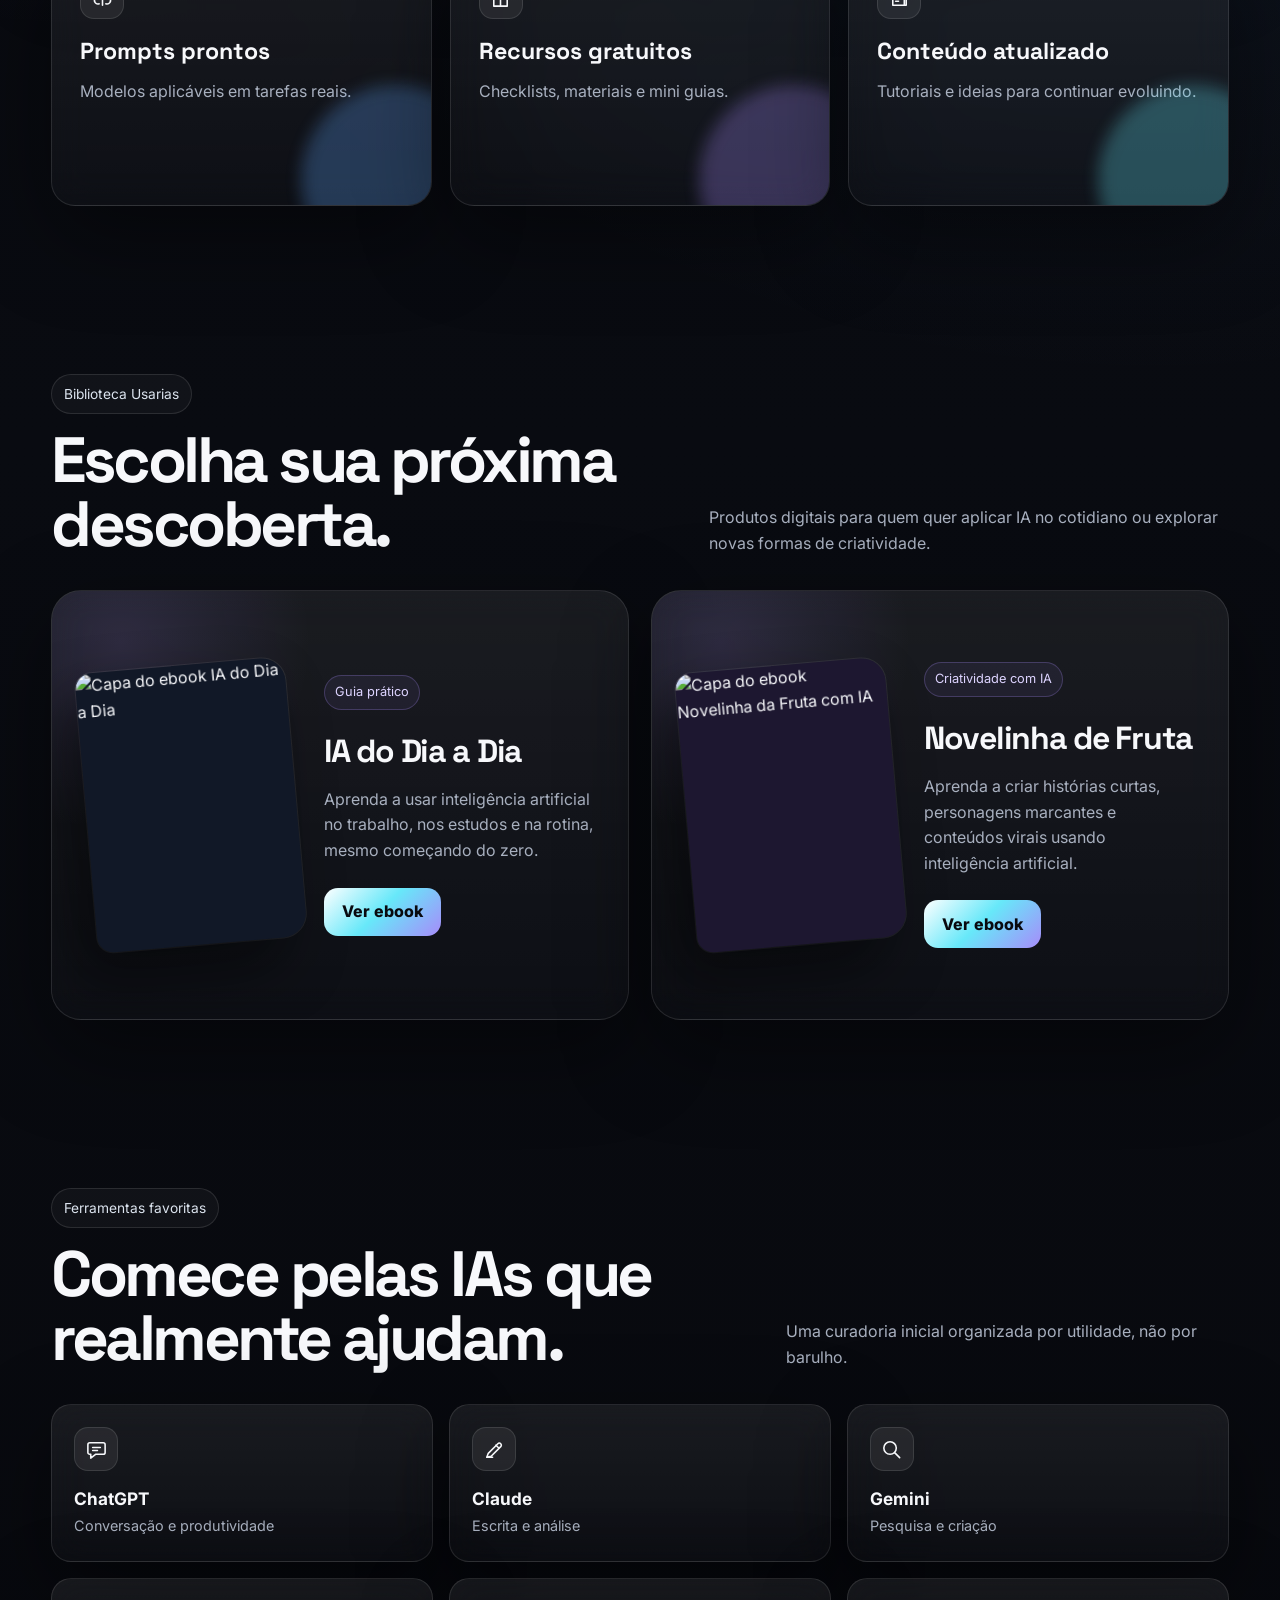
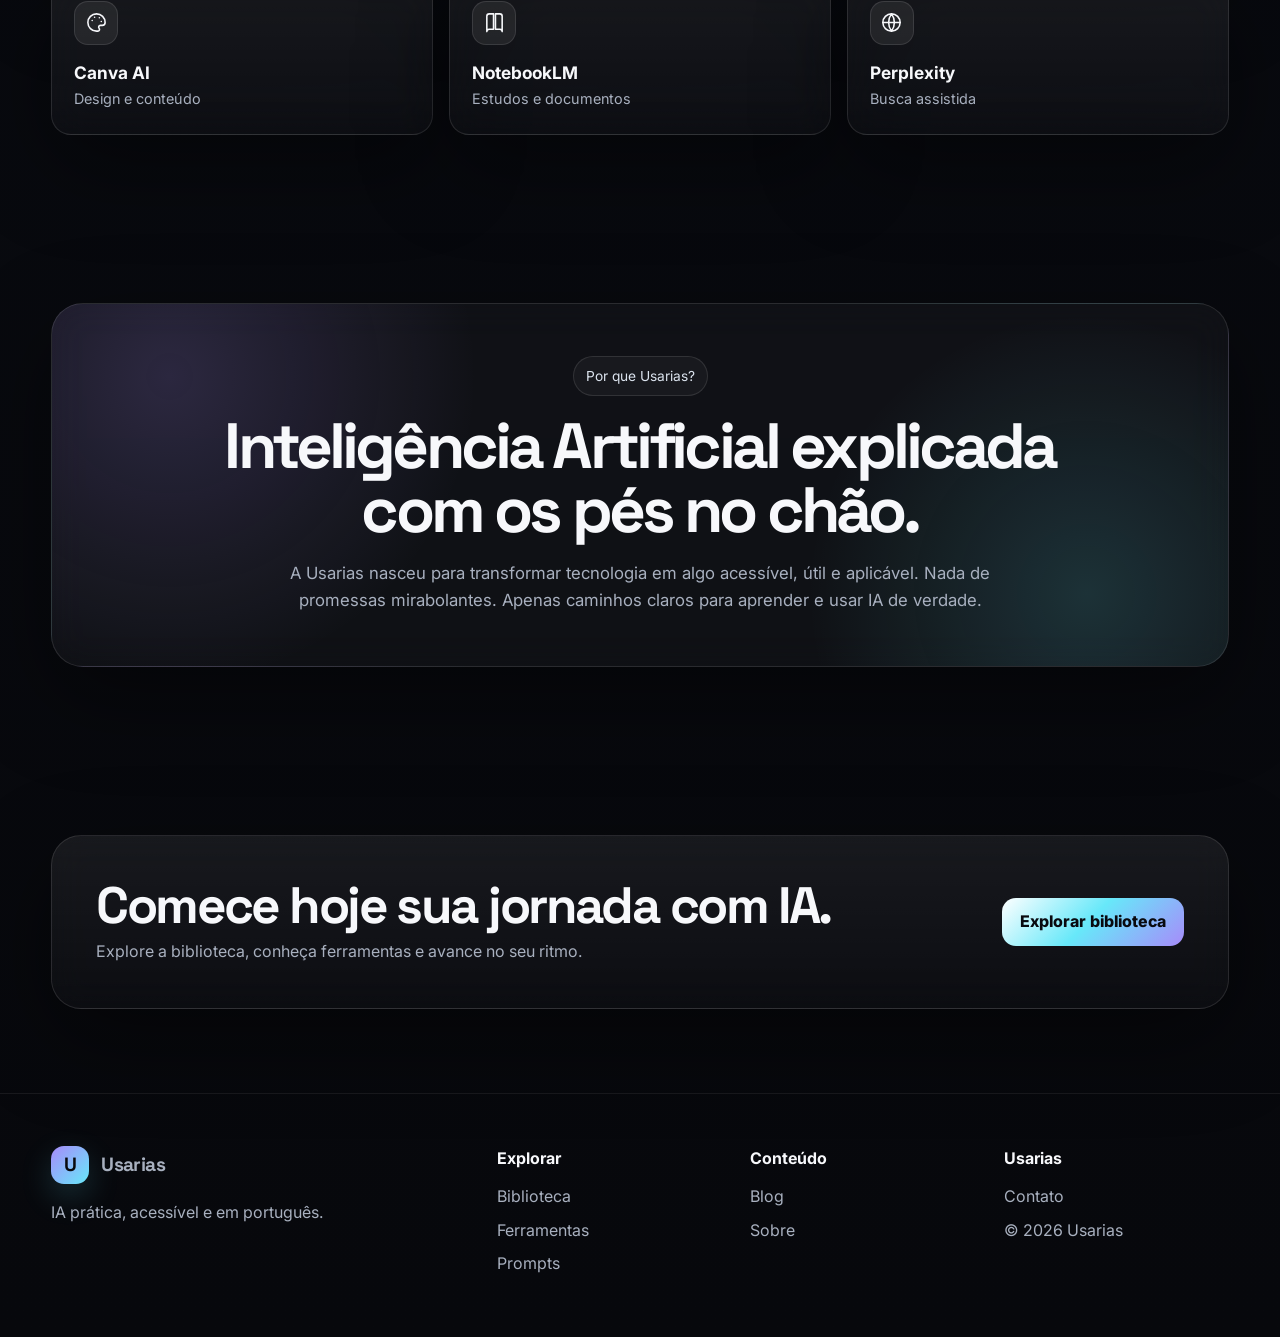
==== commit 64bfc3e7: "Add files via upload" ====
--- a/index.html
+++ b/index.html
@@ -778,6 +778,13 @@
       .book-card:hover .book-mockup {
         transform: none;
       }
+    }
+
+  
+    .book-info .btn {
+      position: relative;
+      z-index: 6;
+      pointer-events: auto;
     }
 
   </style>
@@ -926,7 +933,7 @@
   <span class="tag">Guia prático</span>
   <h3>IA do Dia a Dia</h3>
   <p>Aprenda a usar inteligência artificial no trabalho, nos estudos e na rotina, mesmo começando do zero.</p>
-<a class="btn btn-primary" href="ebooks/ia-do-dia-a-dia/">Ver ebook</a>
+<a class="btn btn-primary" href="/ebooks/ia-do-dia-a-dia/">Ver ebook</a>
 </div>
           </article>
 
@@ -943,7 +950,7 @@
   <span class="tag">Criatividade com IA</span>
   <h3>Novelinha de Fruta</h3>
   <p>Aprenda a criar histórias curtas, personagens marcantes e conteúdos virais usando inteligência artificial.</p>
-  <a class="btn btn-primary" href="ebooks/novelia/">
+  <a class="btn btn-primary" href="/ebooks/novelia/">
   Ver ebook
 </a>
 </div>
